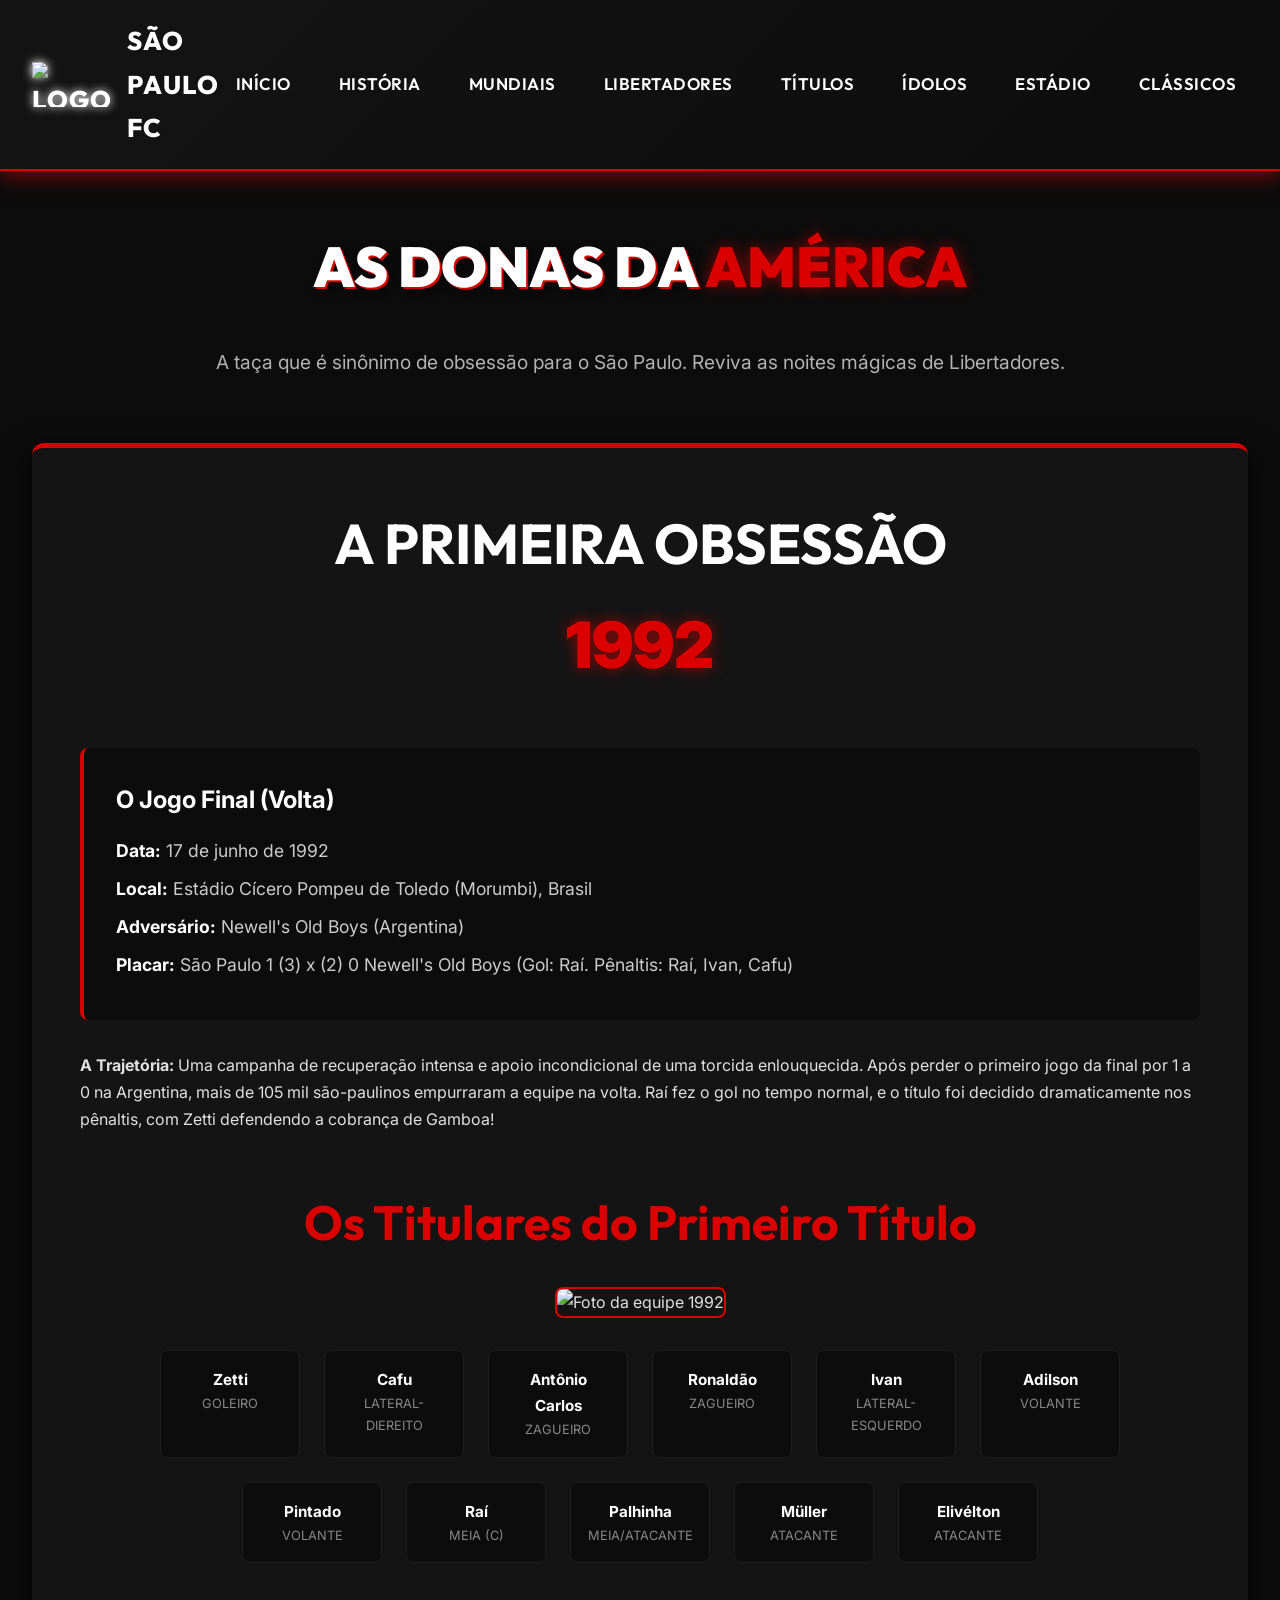
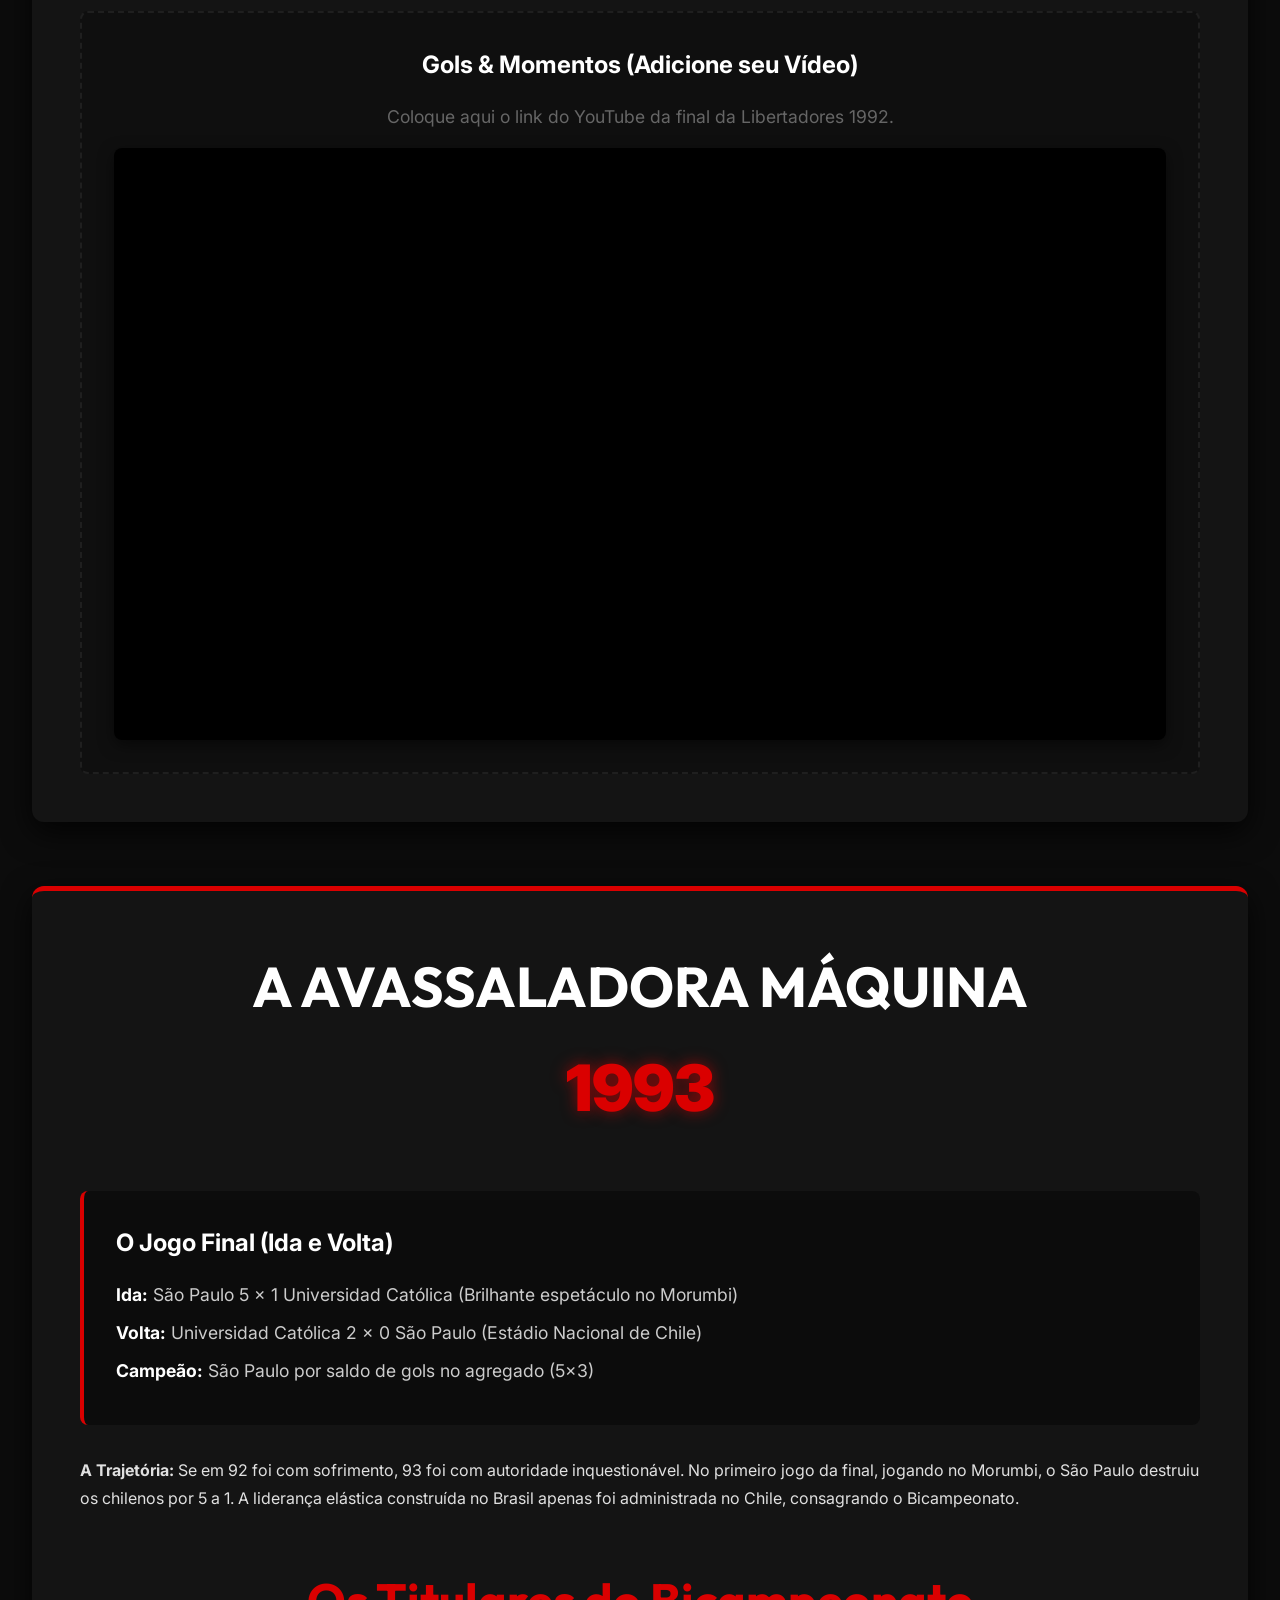
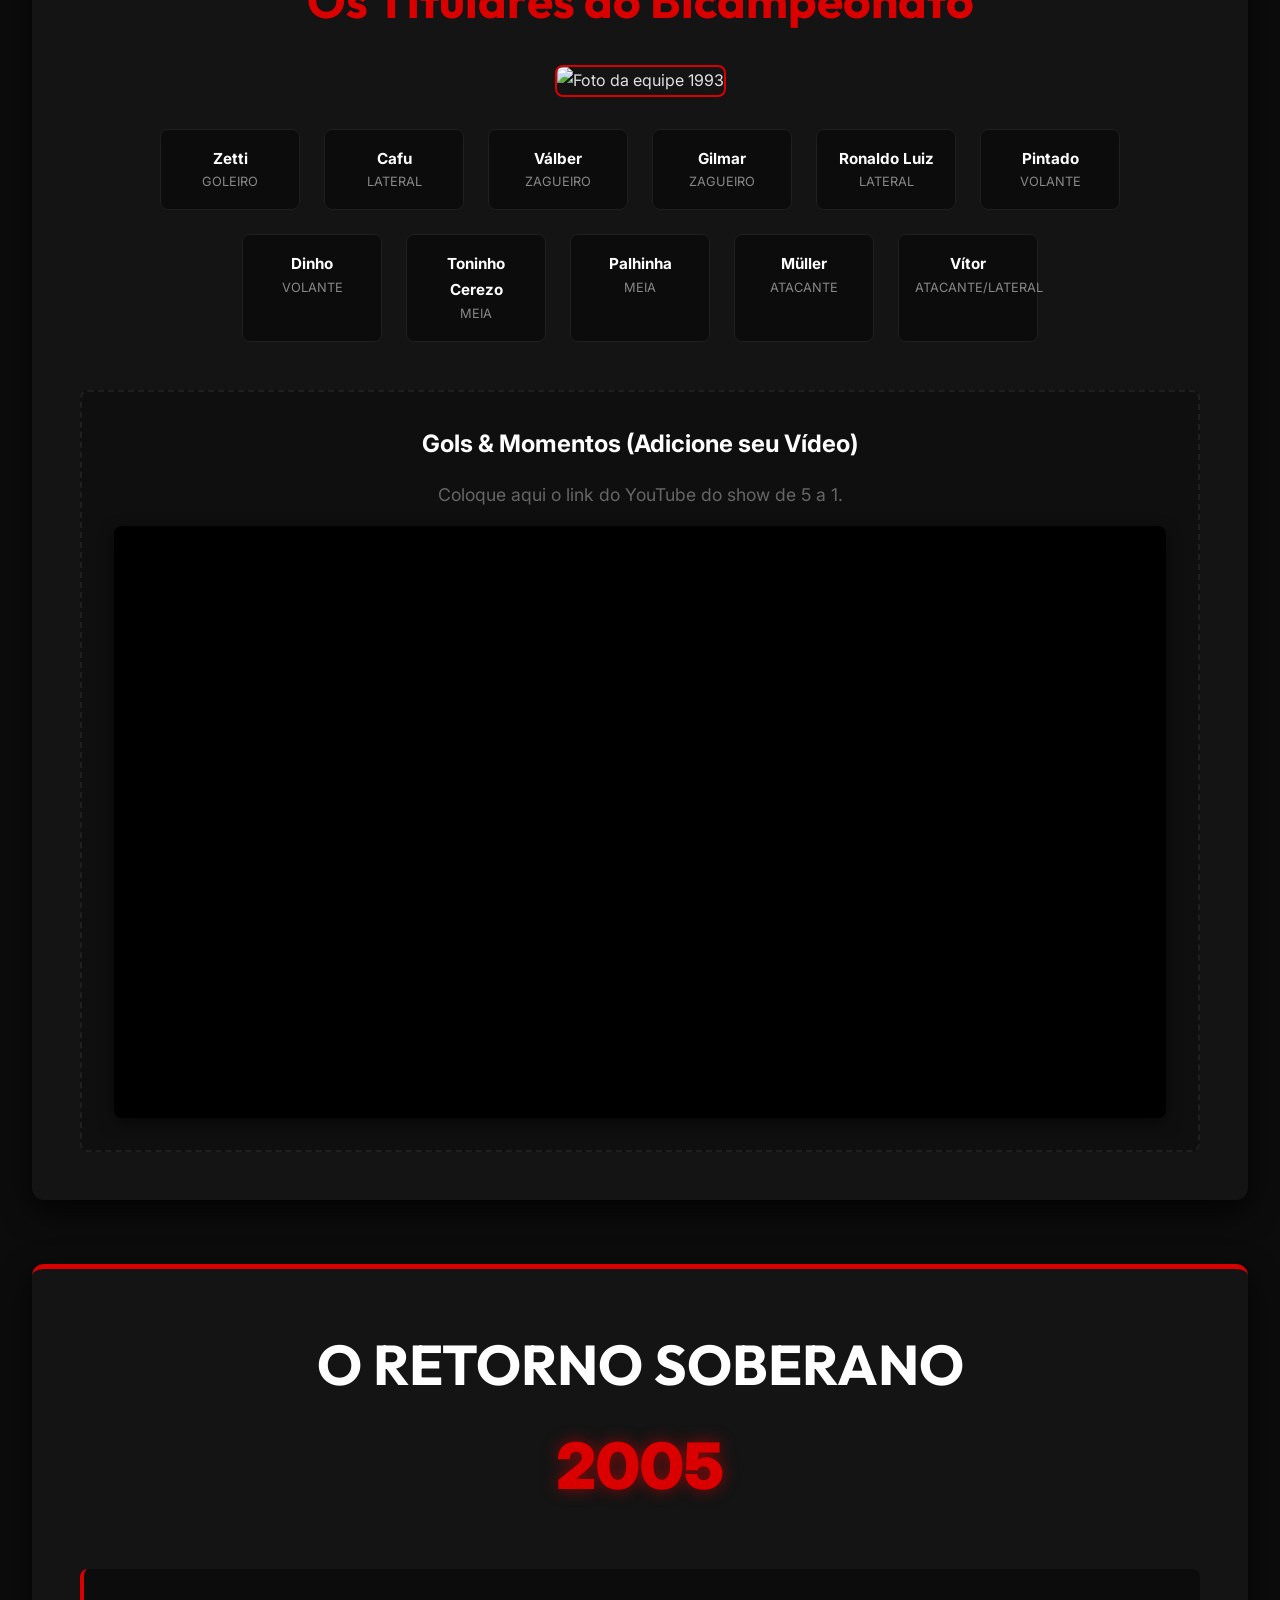
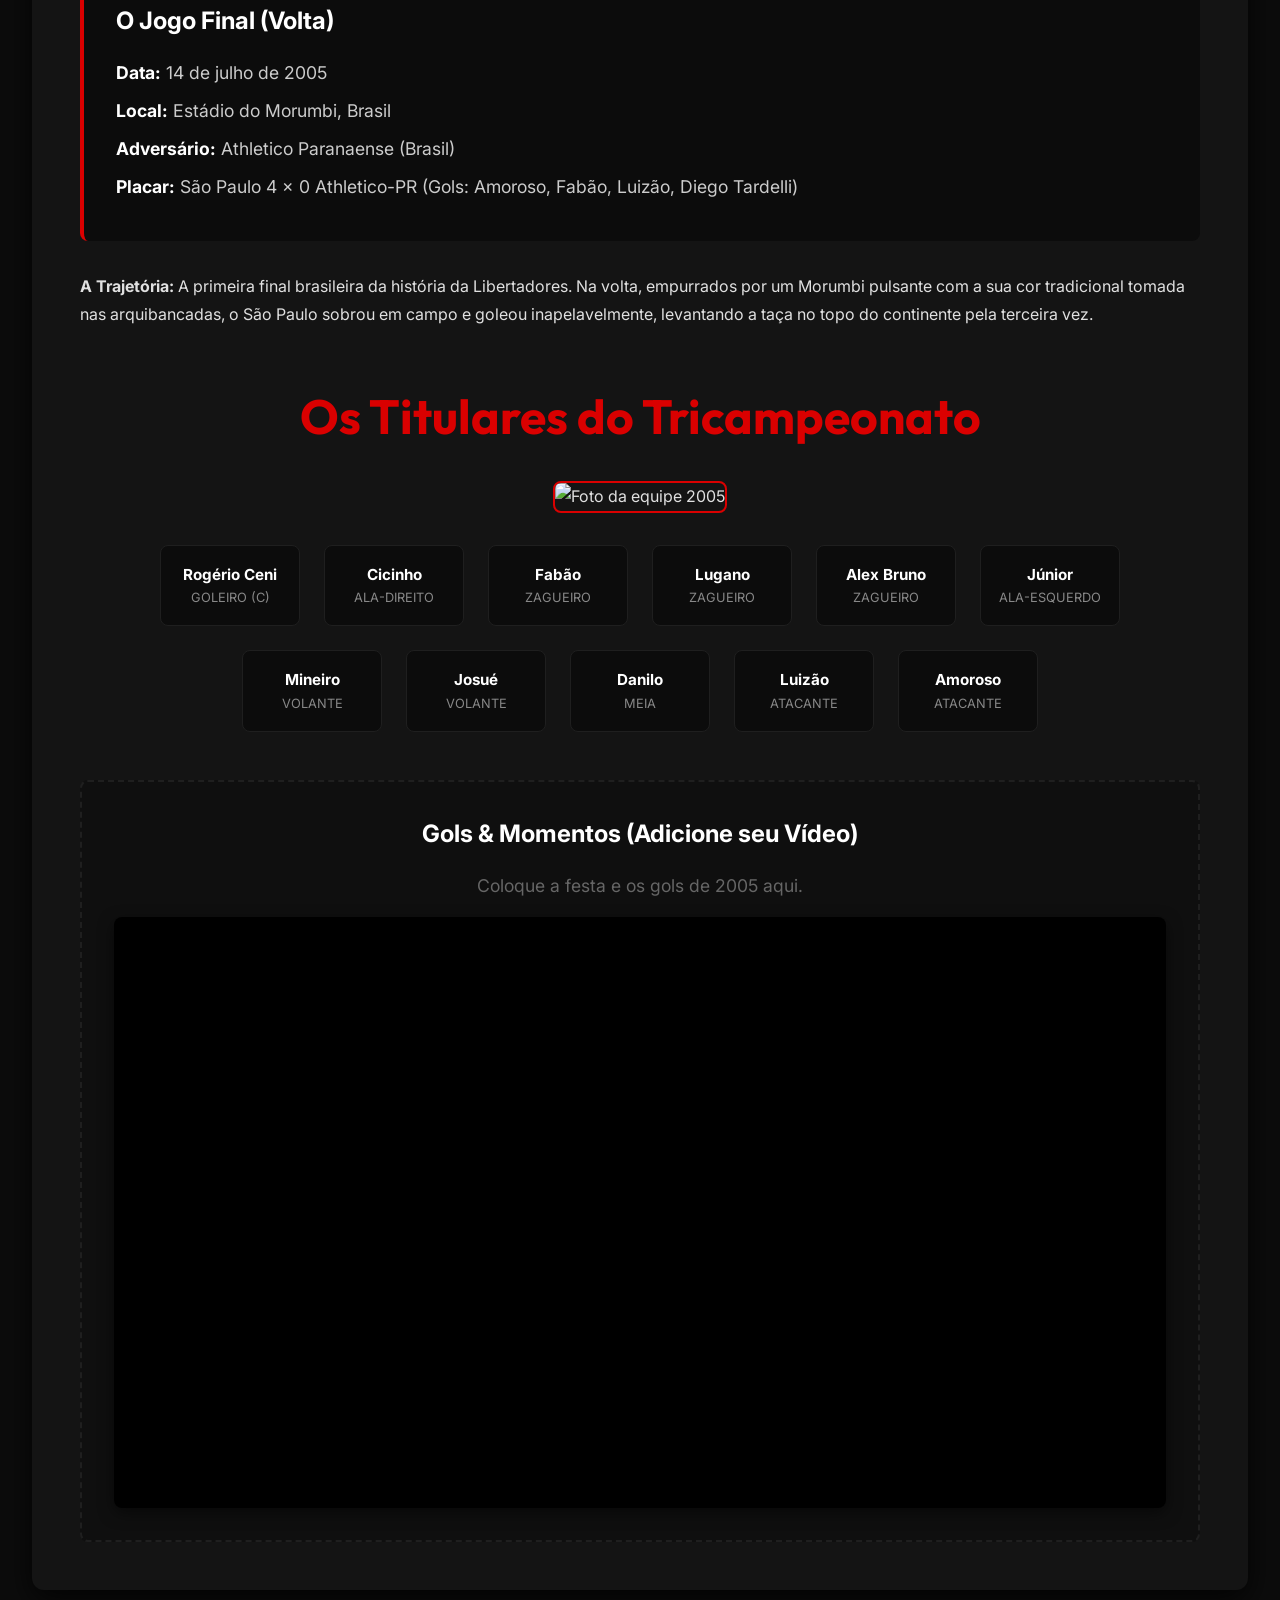
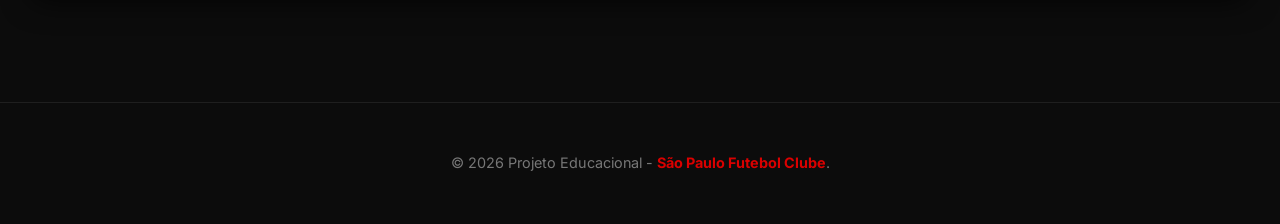
==== libertadores.html @ 407df633 "são paulo" ====
<!DOCTYPE html>
<html lang="pt-BR">
<head>
    <meta charset="UTF-8">
    <meta name="viewport" content="width=device-width, initial-scale=1.0">
    <title>Libertadores - São Paulo FC</title>
    <link href="https://fonts.googleapis.com/css2?family=Outfit:wght@300;400;600;800;900&family=Inter:wght@400;500;700&display=swap" rel="stylesheet">
    <link rel="stylesheet" href="style.css">
</head>
<body>

    <header>
        <div class="brand">
            <img src="https://upload.wikimedia.org/wikipedia/commons/4/4b/S%C3%A3o_Paulo_Futebol_Clube.png" alt="Logo SPFC">
            São Paulo FC
        </div>
        <button class="hamburger" id="hamburger">&#9776;</button>
        <nav>
            <ul class="nav-menu" id="nav-menu">
                <li><a href="index.html">Início</a></li>
                <li><a href="historia.html">História</a></li>
                <li><a href="mundiais.html">Mundiais</a></li>
                <li><a href="libertadores.html">Libertadores</a></li>
                <li><a href="titulos.html">Títulos</a></li>
                <li><a href="idolos.html">Ídolos</a></li>
                <li><a href="estadio.html">Estádio</a></li>
                <li><a href="classicos.html">Clássicos</a></li>
            </ul>
        </nav>
    </header>

    <main>
        <h1 class="page-title fade-in">As Donas da <span>América</span></h1>
        
        <p class="fade-in" style="text-align: center; margin-bottom: 4rem; font-size: 1.2rem; color: #b3b3b3;">
            A taça que é sinônimo de obsessão para o São Paulo. Reviva as noites mágicas de Libertadores.
        </p>

        <!-- CAMPANHA 1992 -->
        <section class="campaign-section fade-in">
            <div class="campaign-header">
                <h2>A Primeira Obsessão</h2>
                <span class="year">1992</span>
            </div>

            <div class="match-details">
                <h4>O Jogo Final (Volta)</h4>
                <ul>
                    <li><strong>Data:</strong> 17 de junho de 1992</li>
                    <li><strong>Local:</strong> Estádio Cícero Pompeu de Toledo (Morumbi), Brasil</li>
                    <li><strong>Adversário:</strong> Newell's Old Boys (Argentina)</li>
                    <li><strong>Placar:</strong> São Paulo 1 (3) x (2) 0 Newell's Old Boys (Gol: Raí. Pênaltis: Raí, Ivan, Cafu)</li>
                </ul>
            </div>

            <p style="margin-bottom: 2rem;"><strong>A Trajetória:</strong> Uma campanha de recuperação intensa e apoio incondicional de uma torcida enlouquecida. Após perder o primeiro jogo da final por 1 a 0 na Argentina, mais de 105 mil são-paulinos empurraram a equipe na volta. Raí fez o gol no tempo normal, e o título foi decidido dramaticamente nos pênaltis, com Zetti defendendo a cobrança de Gamboa!</p>

            <div class="lineup-container">
                <h4>Os Titulares do Primeiro Título</h4>
                <img class="galeria-usuario" src="https://images.unsplash.com/photo-1579952363873-27f3bade9f55?auto=format&fit=crop&q=80&w=800" alt="Foto da equipe 1992" style="width: 100%; max-height: 400px; object-fit: cover; border-radius: 8px; border: 2px solid var(--spfc-red); margin-bottom: 2rem;">
                
                <div class="lineup-grid">
                    <div class="player-card"><div class="name">Zetti</div><div class="position">Goleiro</div></div>
                    <div class="player-card"><div class="name">Cafu</div><div class="position">Lateral-Diereito</div></div>
                    <div class="player-card"><div class="name">Antônio Carlos</div><div class="position">Zagueiro</div></div>
                    <div class="player-card"><div class="name">Ronaldão</div><div class="position">Zagueiro</div></div>
                    <div class="player-card"><div class="name">Ivan</div><div class="position">Lateral-Esquerdo</div></div>
                    <div class="player-card"><div class="name">Adilson</div><div class="position">Volante</div></div>
                    <div class="player-card"><div class="name">Pintado</div><div class="position">Volante</div></div>
                    <div class="player-card"><div class="name">Raí</div><div class="position">Meia (C)</div></div>
                    <div class="player-card"><div class="name">Palhinha</div><div class="position">Meia/Atacante</div></div>
                    <div class="player-card"><div class="name">Müller</div><div class="position">Atacante</div></div>
                    <div class="player-card"><div class="name">Elivélton</div><div class="position">Atacante</div></div>
                </div>
            </div>

            <div class="media-container">
                <h4>Gols & Momentos (Adicione seu Vídeo)</h4>
                <p class="media-placeholder">Coloque aqui o link do YouTube da final da Libertadores 1992.</p>
                <div class="video-wrapper">
                    <!-- Usuário: Insira um iframe aqui -->
                    <iframe src="https://www.youtube.com/embed/placeholder4" allowfullscreen></iframe>
                </div>
            </div>
        </section>

        <!-- CAMPANHA 1993 -->
        <section class="campaign-section fade-in">
            <div class="campaign-header">
                <h2>A Avassaladora Máquina</h2>
                <span class="year">1993</span>
            </div>

            <div class="match-details">
                <h4>O Jogo Final (Ida e Volta)</h4>
                <ul>
                    <li><strong>Ida:</strong> São Paulo 5 x 1 Universidad Católica (Brilhante espetáculo no Morumbi)</li>
                    <li><strong>Volta:</strong> Universidad Católica 2 x 0 São Paulo (Estádio Nacional de Chile)</li>
                    <li><strong>Campeão:</strong> São Paulo por saldo de gols no agregado (5x3)</li>
                </ul>
            </div>

            <p style="margin-bottom: 2rem;"><strong>A Trajetória:</strong> Se em 92 foi com sofrimento, 93 foi com autoridade inquestionável. No primeiro jogo da final, jogando no Morumbi, o São Paulo destruiu os chilenos por 5 a 1. A liderança elástica construída no Brasil apenas foi administrada no Chile, consagrando o Bicampeonato.</p>

            <div class="lineup-container">
                <h4>Os Titulares do Bicampeonato</h4>
                <img class="galeria-usuario" src="https://images.unsplash.com/photo-1508344928928-7165b67de128?auto=format&fit=crop&q=80&w=800" alt="Foto da equipe 1993" style="width: 100%; max-height: 400px; object-fit: cover; border-radius: 8px; border: 2px solid var(--spfc-red); margin-bottom: 2rem;">
                
                <div class="lineup-grid">
                    <div class="player-card"><div class="name">Zetti</div><div class="position">Goleiro</div></div>
                    <div class="player-card"><div class="name">Cafu</div><div class="position">Lateral</div></div>
                    <div class="player-card"><div class="name">Válber</div><div class="position">Zagueiro</div></div>
                    <div class="player-card"><div class="name">Gilmar</div><div class="position">Zagueiro</div></div>
                    <div class="player-card"><div class="name">Ronaldo Luiz</div><div class="position">Lateral</div></div>
                    <div class="player-card"><div class="name">Pintado</div><div class="position">Volante</div></div>
                    <div class="player-card"><div class="name">Dinho</div><div class="position">Volante</div></div>
                    <div class="player-card"><div class="name">Toninho Cerezo</div><div class="position">Meia</div></div>
                    <div class="player-card"><div class="name">Palhinha</div><div class="position">Meia</div></div>
                    <div class="player-card"><div class="name">Müller</div><div class="position">Atacante</div></div>
                    <div class="player-card"><div class="name">Vítor</div><div class="position">Atacante/Lateral</div></div>
                </div>
            </div>

            <div class="media-container">
                <h4>Gols & Momentos (Adicione seu Vídeo)</h4>
                <p class="media-placeholder">Coloque aqui o link do YouTube do show de 5 a 1.</p>
                <div class="video-wrapper">
                    <!-- Usuário: Insira um iframe aqui -->
                    <iframe src="https://www.youtube.com/embed/placeholder5" allowfullscreen></iframe>
                </div>
            </div>
        </section>

        <!-- CAMPANHA 2005 -->
        <section class="campaign-section fade-in">
            <div class="campaign-header">
                <h2>O Retorno Soberano</h2>
                <span class="year">2005</span>
            </div>

            <div class="match-details">
                <h4>O Jogo Final (Volta)</h4>
                <ul>
                    <li><strong>Data:</strong> 14 de julho de 2005</li>
                    <li><strong>Local:</strong> Estádio do Morumbi, Brasil</li>
                    <li><strong>Adversário:</strong> Athletico Paranaense (Brasil)</li>
                    <li><strong>Placar:</strong> São Paulo 4 x 0 Athletico-PR (Gols: Amoroso, Fabão, Luizão, Diego Tardelli)</li>
                </ul>
            </div>

            <p style="margin-bottom: 2rem;"><strong>A Trajetória:</strong> A primeira final brasileira da história da Libertadores. Na volta, empurrados por um Morumbi pulsante com a sua cor tradicional tomada nas arquibancadas, o São Paulo sobrou em campo e goleou inapelavelmente, levantando a taça no topo do continente pela terceira vez.</p>

            <div class="lineup-container">
                <h4>Os Titulares do Tricampeonato</h4>
                <img class="galeria-usuario" src="https://images.unsplash.com/photo-1517466787929-bc90951d0974?auto=format&fit=crop&q=80&w=800" alt="Foto da equipe 2005" style="width: 100%; max-height: 400px; object-fit: cover; border-radius: 8px; border: 2px solid var(--spfc-red); margin-bottom: 2rem;">
                
                <div class="lineup-grid">
                    <div class="player-card"><div class="name">Rogério Ceni</div><div class="position">Goleiro (C)</div></div>
                    <div class="player-card"><div class="name">Cicinho</div><div class="position">Ala-Direito</div></div>
                    <div class="player-card"><div class="name">Fabão</div><div class="position">Zagueiro</div></div>
                    <div class="player-card"><div class="name">Lugano</div><div class="position">Zagueiro</div></div>
                    <div class="player-card"><div class="name">Alex Bruno</div><div class="position">Zagueiro</div></div>
                    <div class="player-card"><div class="name">Júnior</div><div class="position">Ala-Esquerdo</div></div>
                    <div class="player-card"><div class="name">Mineiro</div><div class="position">Volante</div></div>
                    <div class="player-card"><div class="name">Josué</div><div class="position">Volante</div></div>
                    <div class="player-card"><div class="name">Danilo</div><div class="position">Meia</div></div>
                    <div class="player-card"><div class="name">Luizão</div><div class="position">Atacante</div></div>
                    <div class="player-card"><div class="name">Amoroso</div><div class="position">Atacante</div></div>
                </div>
            </div>

            <div class="media-container">
                <h4>Gols & Momentos (Adicione seu Vídeo)</h4>
                <p class="media-placeholder">Coloque a festa e os gols de 2005 aqui.</p>
                <div class="video-wrapper">
                    <!-- Usuário: Insira um iframe aqui -->
                    <iframe src="https://www.youtube.com/embed/placeholder6" allowfullscreen></iframe>
                </div>
            </div>
        </section>

    </main>

    <button id="backToTop">&#8679;</button>

    <footer>
        <p>&copy; 2026 Projeto Educacional - <span>São Paulo Futebol Clube</span>.</p>
    </footer>

    <script src="script.js"></script>
</body>
</html>
---- style.css ----
/* -------------------------------------------
   NOVO DESIGN PREMIUM (DARK MODE / RED) 
   SÃO PAULO FC 
------------------------------------------- */

@import url('https://fonts.googleapis.com/css2?family=Outfit:wght@300;400;600;800;900&family=Inter:wght@400;500;700&display=swap');

:root {
  --spfc-red: #da0000;
  --spfc-red-glow: rgba(218, 0, 0, 0.6);
  --spfc-red-light: #ff4d4d;
  --spfc-black: #0c0c0c;
  --spfc-dark: #141414;
  --spfc-gray: #1f1f1f;
  --spfc-white: #ffffff;
  --spfc-text: #e0e0e0;
  --font-heading: 'Outfit', sans-serif;
  --font-body: 'Inter', sans-serif;
  --transition-fast: 0.2s ease;
  --transition-normal: 0.4s ease-in-out;
}

* {
  margin: 0;
  padding: 0;
  box-sizing: border-box;
}

body {
  font-family: var(--font-body);
  color: var(--spfc-text);
  background-color: var(--spfc-black);
  line-height: 1.7;
  overflow-x: hidden;
  display: flex;
  flex-direction: column;
  min-height: 100vh;
}

/* Scrollbar do navegador */
::-webkit-scrollbar {
  width: 10px;
}

::-webkit-scrollbar-track {
  background: var(--spfc-black);
}

::-webkit-scrollbar-thumb {
  background: var(--spfc-red);
  border-radius: 5px;
}

/* ================= HEADER ================= */
header {
  background: linear-gradient(135deg, var(--spfc-dark) 0%, var(--spfc-black) 100%);
  color: var(--spfc-white);
  padding: 1.2rem 2rem;
  position: sticky;
  top: 0;
  z-index: 1000;
  border-bottom: 2px solid var(--spfc-red);
  display: flex;
  justify-content: space-between;
  align-items: center;
  box-shadow: 0 4px 20px var(--spfc-red-glow);
}

.brand {
  font-family: var(--font-heading);
  font-size: 1.6rem;
  font-weight: 800;
  text-transform: uppercase;
  letter-spacing: 1px;
  display: flex;
  align-items: center;
  gap: 12px;
}

.brand img {
  height: 45px;
  filter: drop-shadow(0 0 5px var(--spfc-white));
}

/* Navigation */
.nav-menu {
  display: flex;
  list-style: none;
  gap: 1.5rem;
}

.nav-menu li a {
  color: var(--spfc-white);
  text-decoration: none;
  font-family: var(--font-heading);
  font-weight: 600;
  font-size: 1.05rem;
  text-transform: uppercase;
  letter-spacing: 0.5px;
  padding: 8px 12px;
  border-radius: 4px;
  transition: all var(--transition-fast);
}

.nav-menu li a:hover {
  background-color: var(--spfc-red);
  color: var(--spfc-white);
  box-shadow: 0 0 10px var(--spfc-red-glow);
}

/* Hamburger Menu Mobile */
.hamburger {
  display: none;
  background: transparent;
  border: 1px solid var(--spfc-red);
  color: var(--spfc-red);
  border-radius: 4px;
  padding: 5px 10px;
  font-size: 1.8rem;
  cursor: pointer;
  transition: all 0.3s;
}

.hamburger:hover {
  background: var(--spfc-red);
  color: var(--spfc-white);
}

/* ================= ESTRUTURA MAIN ================= */
main {
  flex: 1;
  padding: 3rem 2rem;
  max-width: 1400px;
  margin: 0 auto;
  width: 100%;
}

.page-title {
  font-family: var(--font-heading);
  font-size: 3.5rem;
  font-weight: 900;
  text-align: center;
  text-transform: uppercase;
  margin-bottom: 2rem;
  color: var(--spfc-white);
  text-shadow: 2px 2px 0px var(--spfc-red), 4px 4px 10px rgba(0, 0, 0, 0.8);
}

.page-title span {
  color: var(--spfc-red);
  text-shadow: 0 0 15px var(--spfc-red-glow);
}

/* ================= HEADER HERO (INÍCIO) ================= */
.hero {
  position: relative;
  height: 75vh;
  min-height: 500px;
  background: url('https://images.unsplash.com/photo-1518605368461-1ee12db338cc?auto=format&fit=crop&q=80&w=2000') center/cover no-repeat;
  display: flex;
  align-items: center;
  justify-content: center;
  text-align: center;
  border-radius: 12px;
  overflow: hidden;
  margin-bottom: 4rem;
  border: 2px solid var(--spfc-red);
  box-shadow: 0 0 30px rgba(218, 0, 0, 0.4);
}

.hero::before {
  content: '';
  position: absolute;
  inset: 0;
  background: linear-gradient(180deg, rgba(12, 12, 12, 0.3) 0%, rgba(12, 12, 12, 0.9) 100%);
  z-index: 1;
}

.hero-content {
  position: relative;
  z-index: 2;
  padding: 2rem;
}

.hero h1 {
  font-family: var(--font-heading);
  font-size: 5rem;
  font-weight: 900;
  text-transform: uppercase;
  letter-spacing: 3px;
  color: var(--spfc-white);
  line-height: 1.1;
  text-shadow: 3px 3px 0 var(--spfc-red), 0 0 20px var(--spfc-red-glow);
  margin-bottom: 1rem;
}

.hero p {
  font-size: 1.8rem;
  font-weight: 300;
  color: var(--spfc-text);
  margin-bottom: 2rem;
}

/* Botões Modernos */
.btn-red {
  display: inline-block;
  background: var(--spfc-red);
  color: var(--spfc-white);
  text-decoration: none;
  font-family: var(--font-heading);
  font-weight: 700;
  font-size: 1.2rem;
  padding: 12px 30px;
  border-radius: 30px;
  text-transform: uppercase;
  transition: all var(--transition-fast);
  border: 2px solid transparent;
  cursor: pointer;
}

.btn-red:hover {
  background: transparent;
  color: var(--spfc-red-light);
  border-color: var(--spfc-red-light);
  box-shadow: 0 0 20px var(--spfc-red-glow);
  transform: translateY(-3px);
}

/* ================= GRID DE CARDS PREMIUM ================= */
.grid {
  display: grid;
  grid-template-columns: repeat(auto-fill, minmax(320px, 1fr));
  gap: 2.5rem;
  margin-top: 2rem;
}

.card {
  background: var(--spfc-dark);
  border: 1px solid var(--spfc-gray);
  border-radius: 12px;
  overflow: hidden;
  position: relative;
  transition: transform var(--transition-normal), box-shadow var(--transition-normal), border-color var(--transition-normal);
}

.card::before {
  content: '';
  position: absolute;
  top: 0;
  left: 0;
  right: 0;
  height: 4px;
  background: var(--spfc-red);
  transform: scaleX(0);
  transform-origin: left;
  transition: transform var(--transition-normal);
  z-index: 10;
}

.card:hover {
  transform: translateY(-10px);
  border-color: var(--spfc-red);
  box-shadow: 0 15px 30px rgba(218, 0, 0, 0.2);
}

.card:hover::before {
  transform: scaleX(1);
}

.card-img-container {
  height: 250px;
  overflow: hidden;
}

.card img {
  width: 100%;
  height: 100%;
  object-fit: cover;
  opacity: 0.8;
  transition: opacity 0.5s, transform 0.8s ease;
}

.card:hover img {
  opacity: 1;
  transform: scale(1.08);
}

.card-content {
  padding: 1.8rem;
}

.card-content h3 {
  font-family: var(--font-heading);
  font-size: 1.8rem;
  color: var(--spfc-white);
  margin-bottom: 0.8rem;
}

.card-content p {
  color: #b3b3b3;
  font-size: 1.05rem;
}

/* ================= TEXTOS E SEÇÕES ================= */
.content-section {
  display: flex;
  flex-direction: column;
  gap: 3rem;
  margin-bottom: 5rem;
  background: var(--spfc-dark);
  padding: 3rem;
  border-radius: 12px;
  border-left: 5px solid var(--spfc-red);
}

.content-section img {
  width: 100%;
  border-radius: 8px;
  max-height: 450px;
  object-fit: cover;
  box-shadow: 0 10px 20px rgba(0, 0, 0, 0.5);
  border: 1px solid var(--spfc-gray);
}

.content-info h2 {
  font-family: var(--font-heading);
  font-size: 2.5rem;
  color: var(--spfc-white);
  margin-bottom: 1.5rem;
  text-transform: uppercase;
}

.content-info h2 span {
  color: var(--spfc-red);
}

.content-info p {
  margin-bottom: 1.2rem;
  font-size: 1.15rem;
  color: #c4c4c4;
}

/* ================= LINHA DO TEMPO (HISTORIA.HTML) ================= */
.timeline {
  position: relative;
  max-width: 1200px;
  margin: 4rem auto;
}

.timeline::after {
  content: '';
  position: absolute;
  width: 4px;
  background-color: var(--spfc-red);
  top: 0;
  bottom: 0;
  left: 50%;
  margin-left: -2px;
  border-radius: 2px;
}

.timeline-item {
  padding: 10px 40px;
  position: relative;
  background-color: inherit;
  width: 50%;
}

.timeline-item::after {
  content: '';
  position: absolute;
  width: 20px;
  height: 20px;
  right: -10px;
  background-color: var(--spfc-black);
  border: 4px solid var(--spfc-red);
  top: 30px;
  border-radius: 50%;
  z-index: 1;
  box-shadow: 0 0 10px var(--spfc-red-glow);
}

.timeline-left {
  left: 0;
}

.timeline-right {
  left: 50%;
}

.timeline-right::after {
  left: -10px;
}

.timeline-content {
  padding: 2rem;
  background-color: var(--spfc-dark);
  position: relative;
  border-radius: 8px;
  border: 1px solid var(--spfc-gray);
  box-shadow: 0 5px 15px rgba(0, 0, 0, 0.5);
  transition: transform var(--transition-fast);
}

.timeline-content:hover {
  transform: translateY(-5px);
  border-color: var(--spfc-red);
}

.timeline-content h3 {
  font-family: var(--font-heading);
  font-size: 2rem;
  color: var(--spfc-red);
  margin-bottom: 10px;
}

.timeline-content p {
  color: #ccc;
}

/* ================= SEÇÃO DE CAMPANHAS E ESCALAÇÕES ================= */
.campaign-section {
  background: var(--spfc-dark);
  border-radius: 12px;
  border-top: 5px solid var(--spfc-red);
  padding: 3rem;
  margin-bottom: 4rem;
  box-shadow: 0 10px 30px rgba(0, 0, 0, 0.8);
}

.campaign-header {
  text-align: center;
  margin-bottom: 3rem;
}

.campaign-header h2 {
  font-family: var(--font-heading);
  font-size: 3.5rem;
  color: var(--spfc-white);
  text-transform: uppercase;
}

.campaign-header .year {
  color: var(--spfc-red);
  font-size: 4rem;
  font-weight: 900;
  display: block;
  text-shadow: 0 0 15px var(--spfc-red-glow);
}

.match-details {
  background: var(--spfc-black);
  padding: 2rem;
  border-radius: 8px;
  border-left: 4px solid var(--spfc-red);
  margin-bottom: 2rem;
}

.match-details h4 {
  color: var(--spfc-white);
  font-size: 1.5rem;
  margin-bottom: 1rem;
}

.match-details ul {
  list-style: none;
}

.match-details ul li {
  color: #ccc;
  margin-bottom: 0.5rem;
  font-size: 1.1rem;
}

.match-details ul li strong {
  color: var(--spfc-white);
}

/* Campo Posições / Escalação */
.lineup-container {
  margin-top: 3rem;
  text-align: center;
}

.lineup-container h4 {
  font-family: var(--font-heading);
  font-size: 3rem;
  color: var(--spfc-red);
  margin-bottom: 1.5rem;
}

.lineup-grid {
  display: flex;
  flex-wrap: wrap;
  justify-content: center;
  gap: 1.5rem;
}

.player-card {
  background: var(--spfc-black);
  border: 1px solid var(--spfc-gray);
  padding: 1rem;
  border-radius: 8px;
  width: 140px;
  text-align: center;
  transition: border-color var(--transition-fast);
}

.player-card:hover {
  border-color: var(--spfc-red);
}

.player-card img {
  width: 80px;
  height: 80px;
  border-radius: 50%;
  object-fit: cover;
  border: 3px solid var(--spfc-red);
  margin-bottom: 10px;
}

.player-card .name {
  color: var(--spfc-white);
  font-weight: bold;
  font-size: 0.95rem;
}

.player-card .position {
  color: #888;
  font-size: 0.8rem;
  text-transform: uppercase;
}

/* Área de Mídia (Vídeos) */
.media-container {
  margin-top: 3rem;
  border: 2px dashed var(--spfc-gray);
  padding: 2rem;
  text-align: center;
  border-radius: 8px;
  background: #0f0f0f;
}

.media-container h4 {
  color: var(--spfc-white);
  margin-bottom: 1rem;
  font-size: 1.5rem;
}

.media-placeholder {
  color: #666;
  font-size: 1.1rem;
  margin-bottom: 1rem;
}

.video-wrapper {
  position: relative;
  padding-bottom: 56.25%;
  /* Proporção 16:9 */
  height: 0;
  overflow: hidden;
  border-radius: 8px;
  box-shadow: 0 5px 15px rgba(0, 0, 0, 0.5);
  margin-top: 1rem;
  background: #000;
}

.video-wrapper iframe,
.video-wrapper video {
  position: absolute;
  top: 0;
  left: 0;
  width: 100%;
  height: 100%;
  border: none;
}

/* ================= COMPONENTES ================= */
.fade-in {
  opacity: 0;
  transform: translateY(40px);
  transition: opacity 0.8s ease-out, transform 0.8s ease-out;
}

.fade-in.visible {
  opacity: 1;
  transform: translateY(0);
}

#backToTop {
  position: fixed;
  bottom: 30px;
  right: 30px;
  background-color: var(--spfc-red);
  color: var(--spfc-white);
  border: none;
  border-radius: 50%;
  width: 60px;
  height: 60px;
  font-size: 1.8rem;
  cursor: pointer;
  box-shadow: 0 5px 15px rgba(218, 0, 0, 0.4);
  opacity: 0;
  visibility: hidden;
  transition: all var(--transition-normal);
  z-index: 999;
}

#backToTop.show {
  opacity: 1;
  visibility: visible;
}

#backToTop:hover {
  transform: translateY(-5px);
  background-color: var(--spfc-red-light);
  box-shadow: 0 10px 25px rgba(218, 0, 0, 0.6);
}

/* ================= FOOTER ================= */
footer {
  background-color: var(--spfc-black);
  color: #777;
  text-align: center;
  padding: 3rem 1rem;
  margin-top: auto;
  border-top: 1px solid var(--spfc-gray);
  font-size: 0.9rem;
}

footer span {
  color: var(--spfc-red);
  font-weight: bold;
}

/* ================= RESPONSIVO ================= */
@media (min-width: 992px) {
  .content-section {
    flex-direction: row;
    align-items: center;
  }

  .content-section>* {
    flex: 1;
  }

  .content-section.reverse {
    flex-direction: row-reverse;
  }
}

@media (max-width: 768px) {
  .hamburger {
    display: block;
  }

  .nav-menu {
    position: fixed;
    top: 73px;
    left: -100%;
    width: 100%;
    height: calc(100vh - 73px);
    background-color: rgba(12, 12, 12, 0.98);
    flex-direction: column;
    align-items: center;
    justify-content: center;
    transition: left 0.4s ease;
    border-top: 1px solid var(--spfc-red);
  }

  .nav-menu.active {
    left: 0;
  }

  .nav-menu li a {
    font-size: 2rem;
  }

  .hero h1 {
    font-size: 3rem;
  }

  .timeline::after {
    left: 31px;
  }

  .timeline-item {
    width: 100%;
    padding-left: 70px;
    padding-right: 25px;
  }

  .timeline-left::after,
  .timeline-right::after {
    left: 21px;
  }

  .timeline-left {
    left: 0;
  }
}
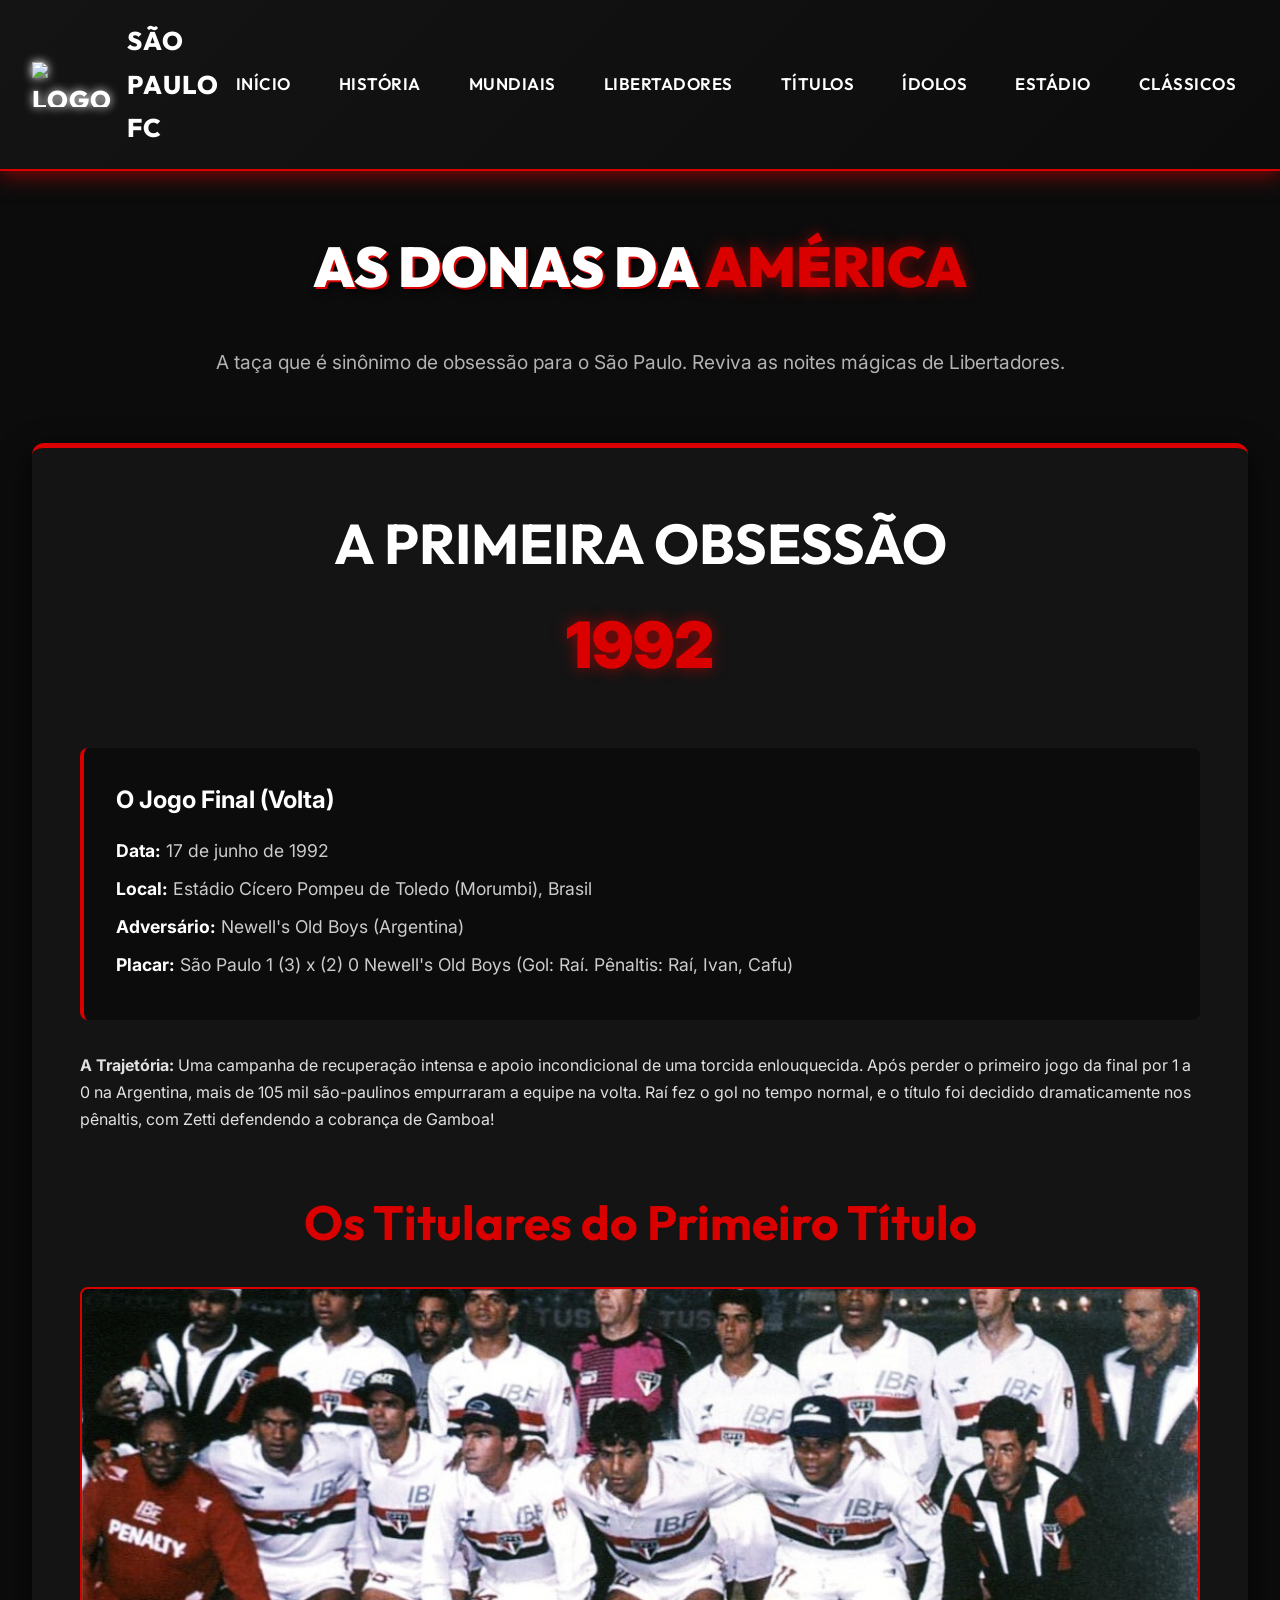
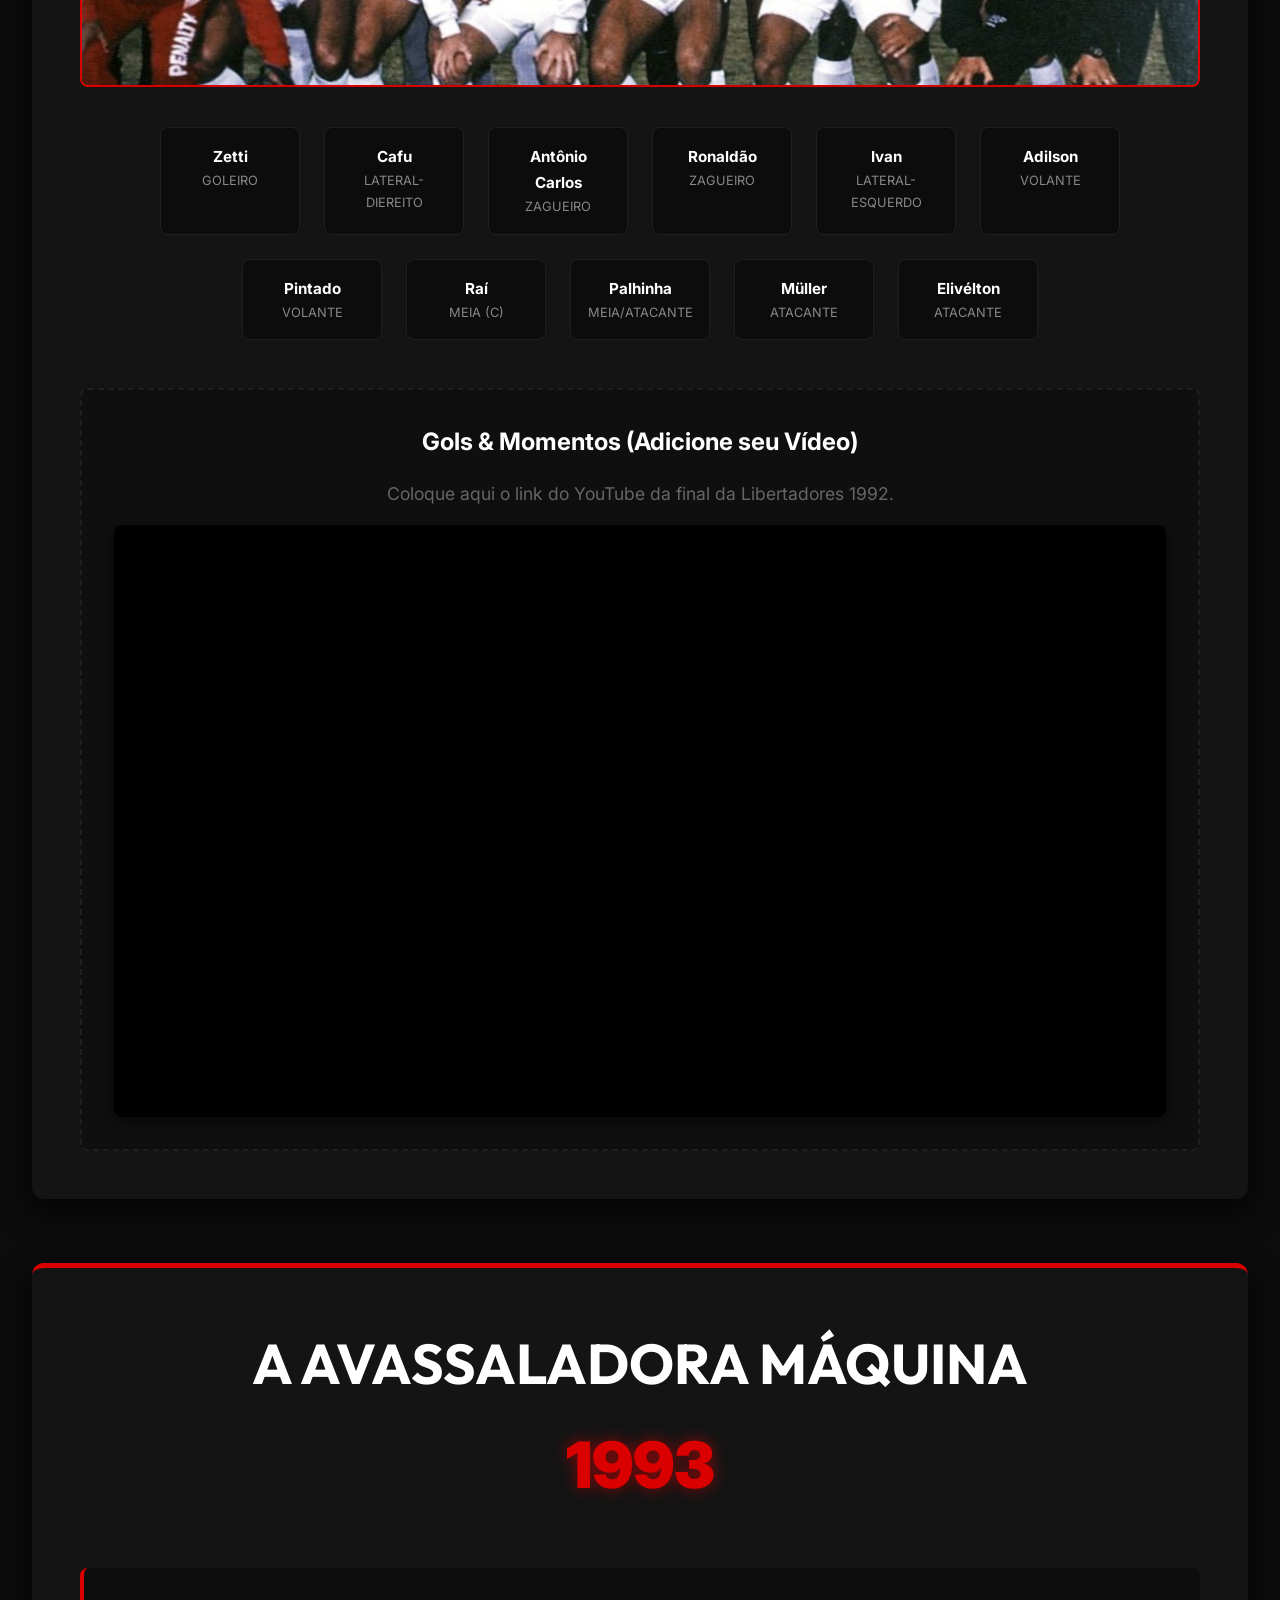
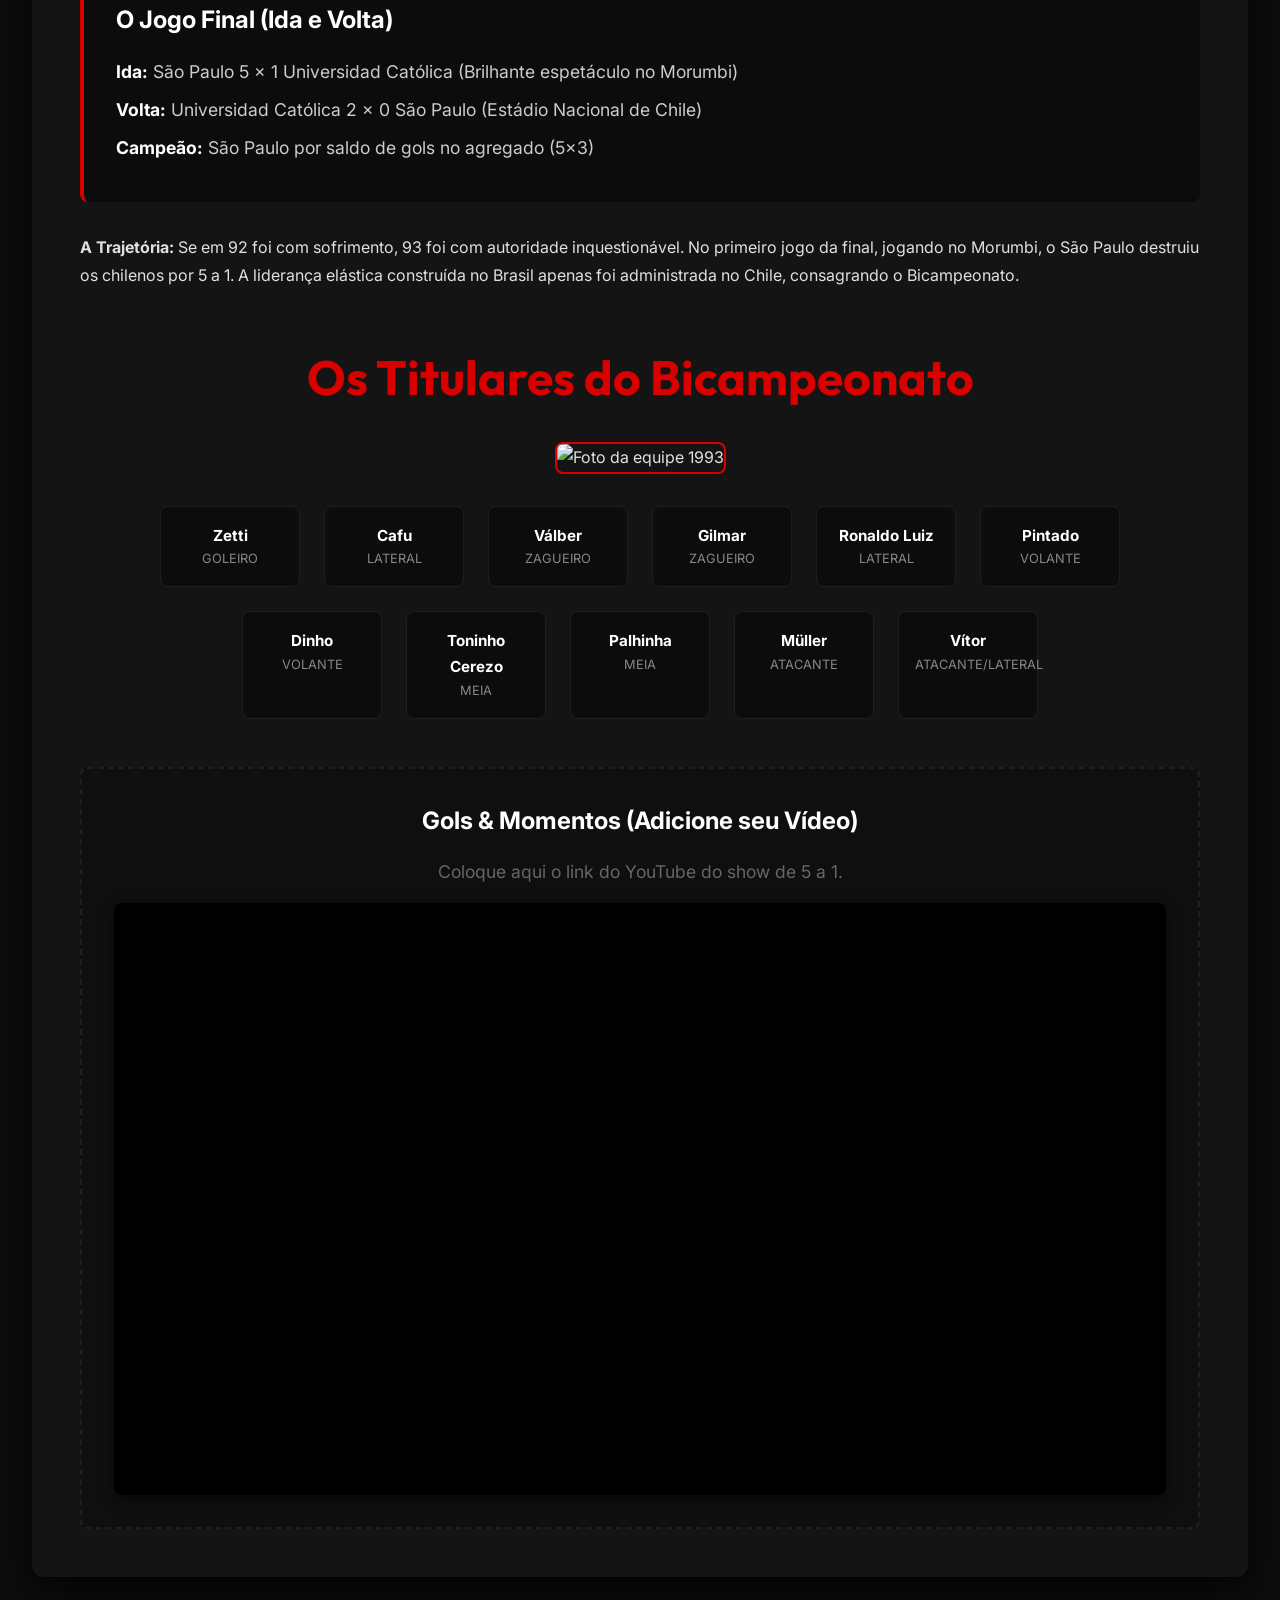
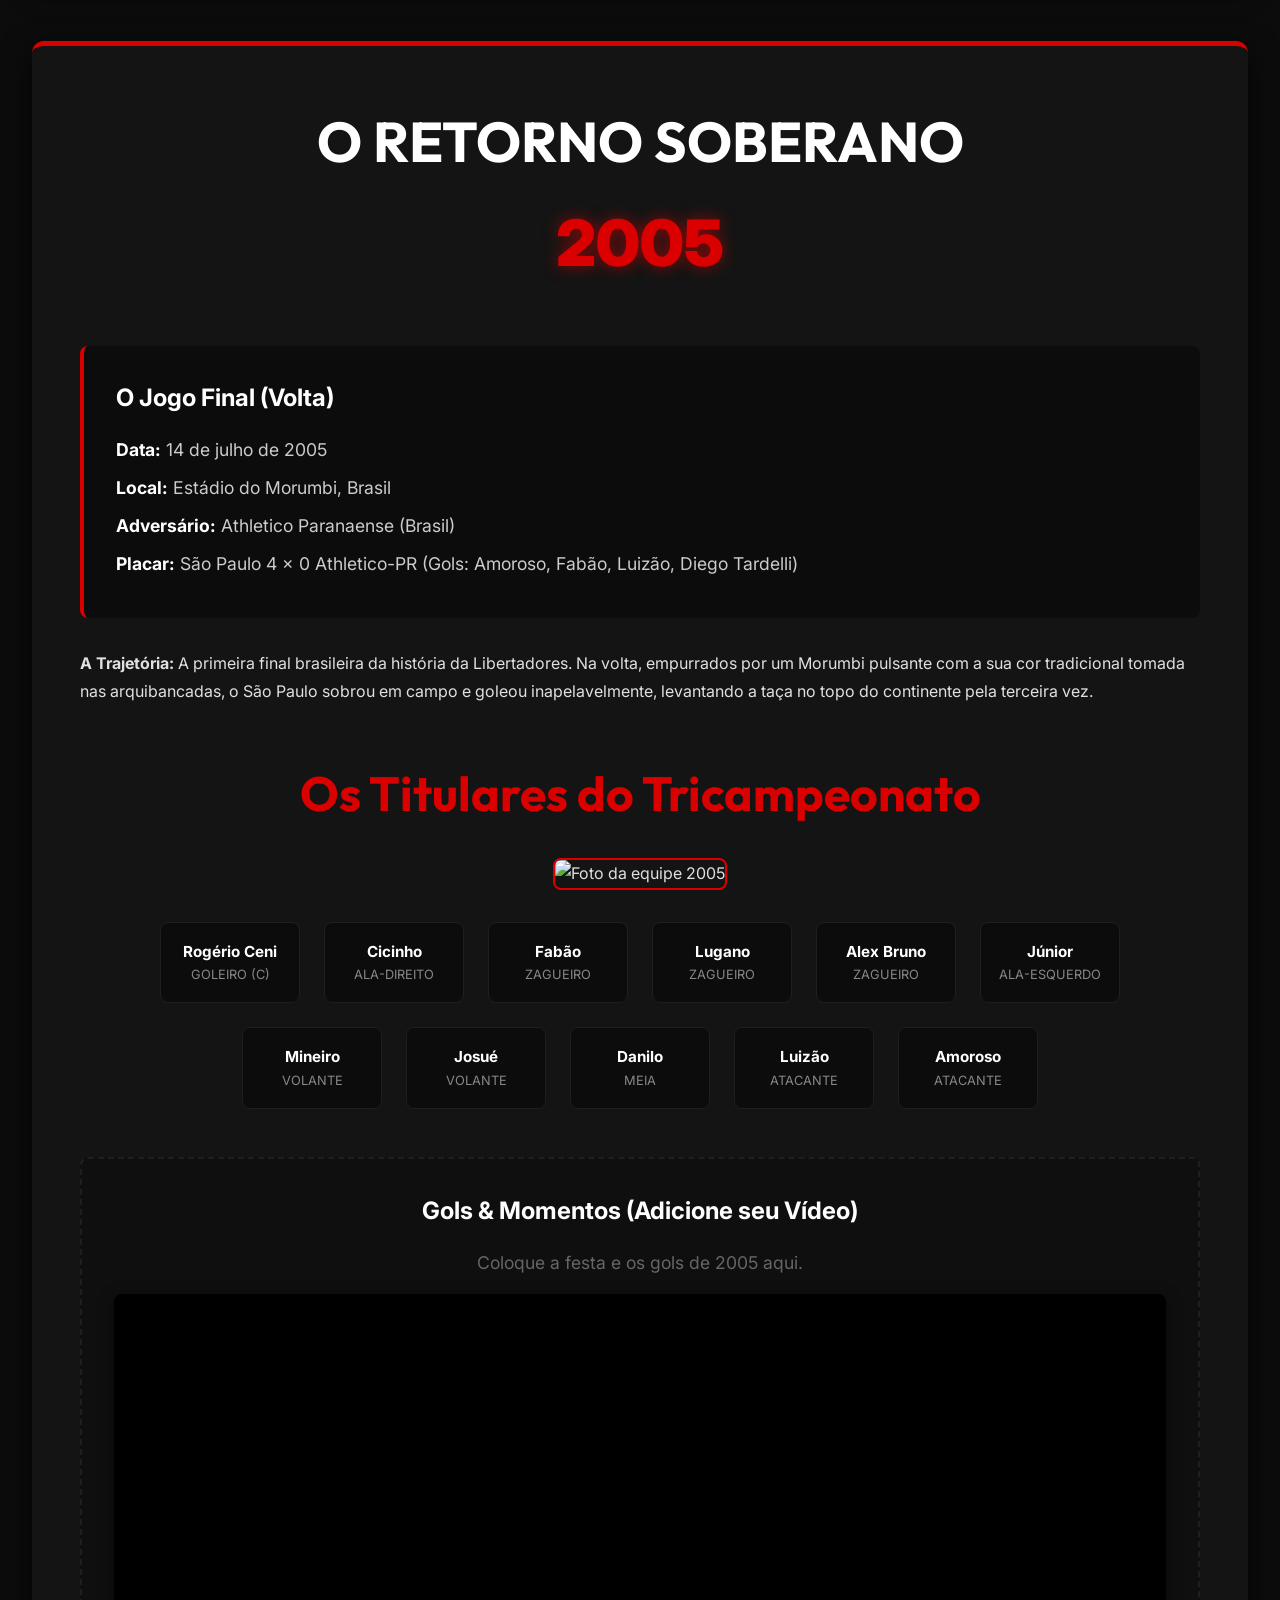
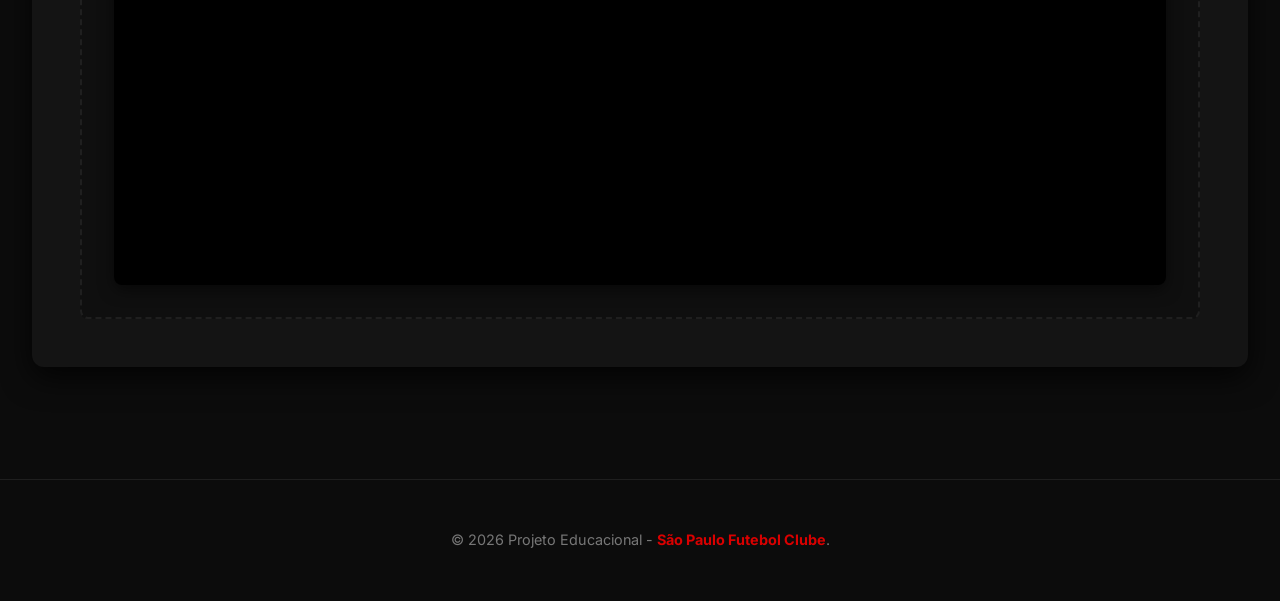
==== commit 23e53737: "são paulo" ====
--- a/libertadores.html
+++ b/libertadores.html
@@ -57,7 +57,7 @@
 
             <div class="lineup-container">
                 <h4>Os Titulares do Primeiro Título</h4>
-                <img class="galeria-usuario" src="https://images.unsplash.com/photo-1579952363873-27f3bade9f55?auto=format&fit=crop&q=80&w=800" alt="Foto da equipe 1992" style="width: 100%; max-height: 400px; object-fit: cover; border-radius: 8px; border: 2px solid var(--spfc-red); margin-bottom: 2rem;">
+                <img class="galeria-usuario" src="img/libertadores 1992.jpg" alt="Foto da equipe 1992" style="width: 100%; max-height: 400px; object-fit: cover; border-radius: 8px; border: 2px solid var(--spfc-red); margin-bottom: 2rem;">
                 
                 <div class="lineup-grid">
                     <div class="player-card"><div class="name">Zetti</div><div class="position">Goleiro</div></div>
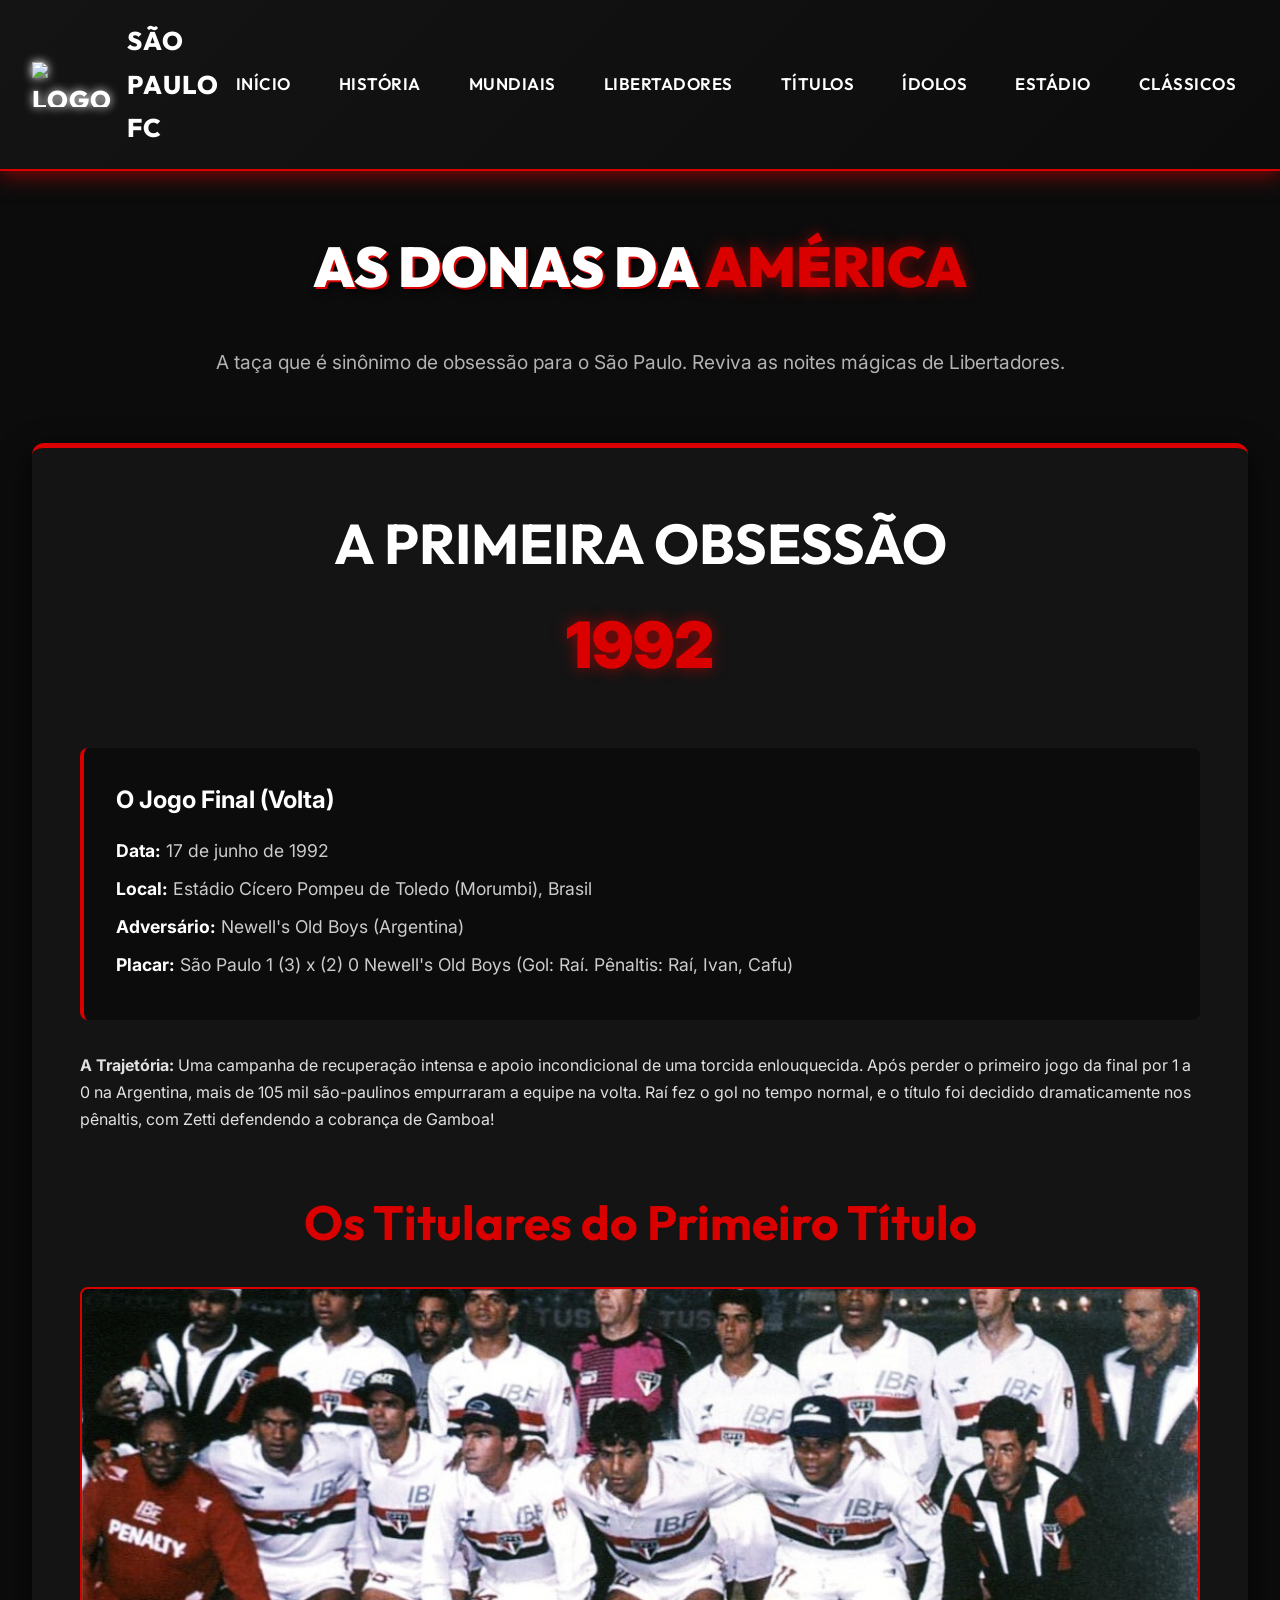
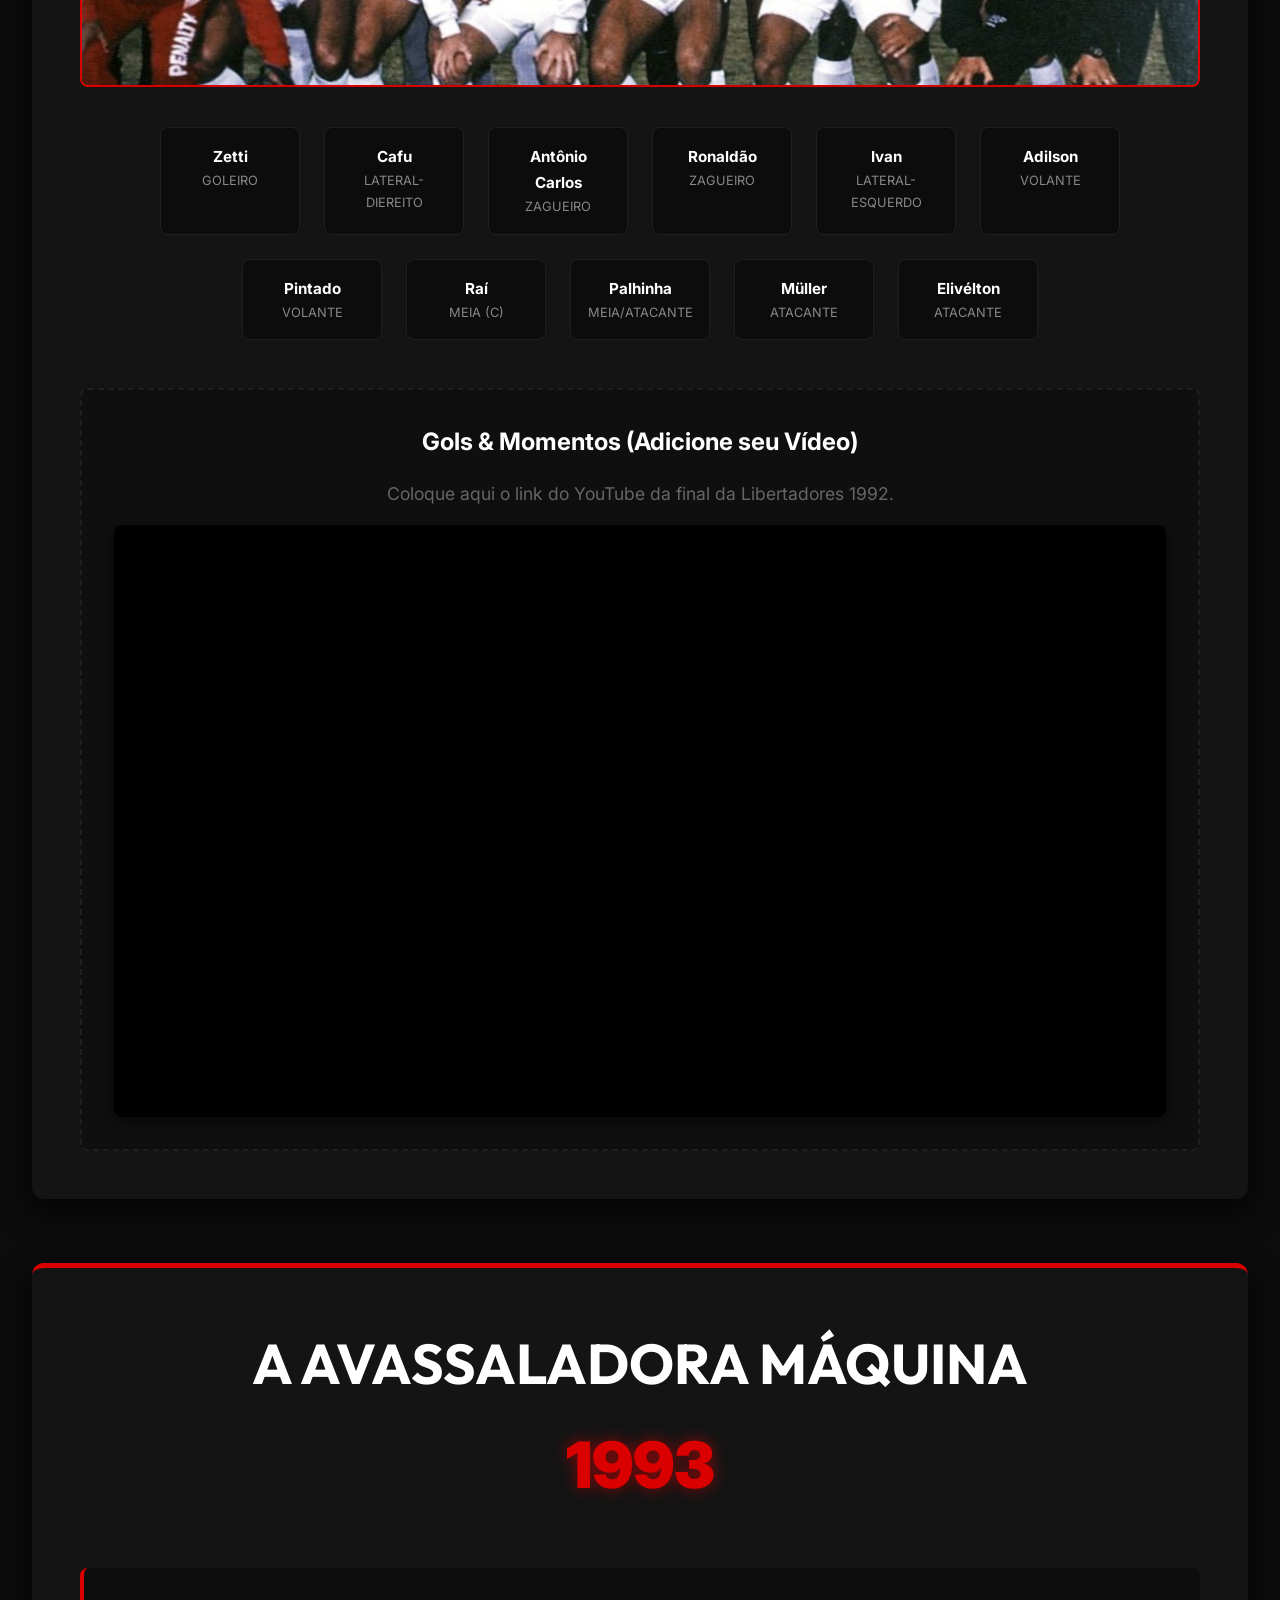
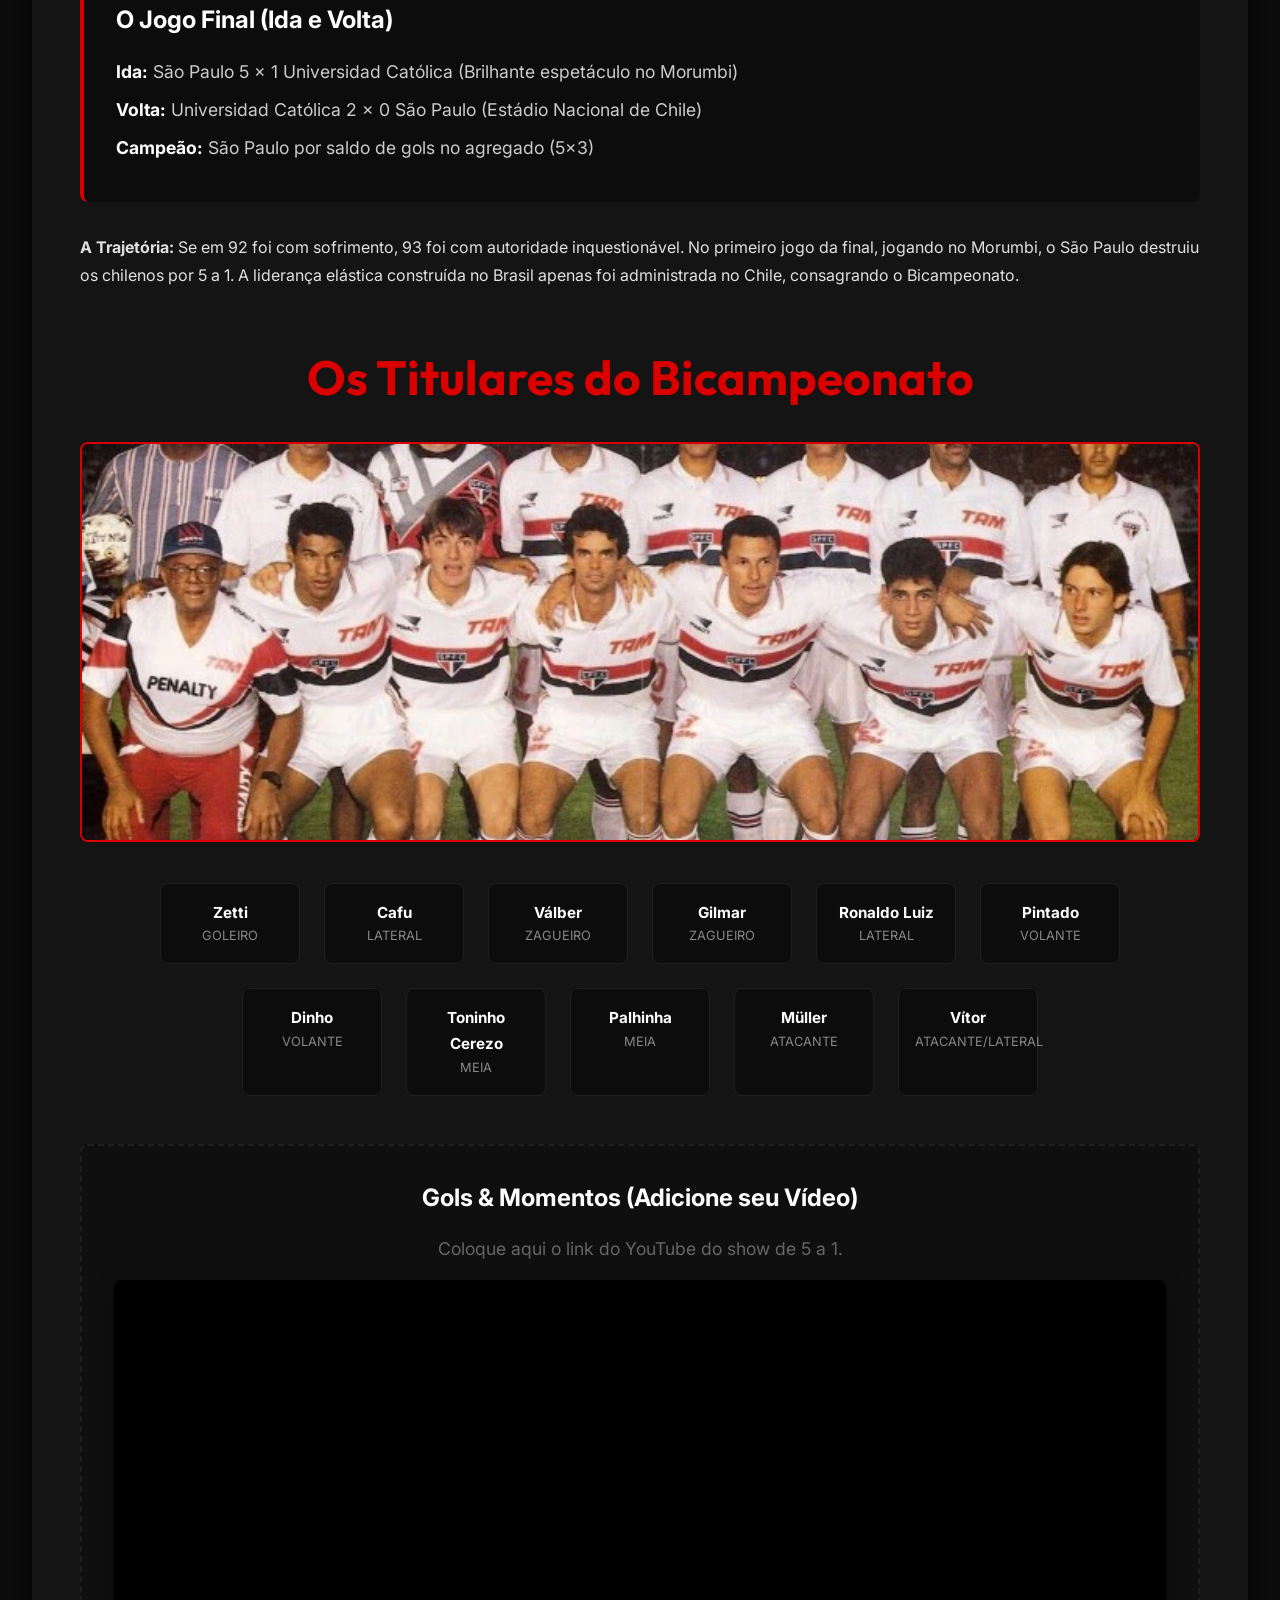
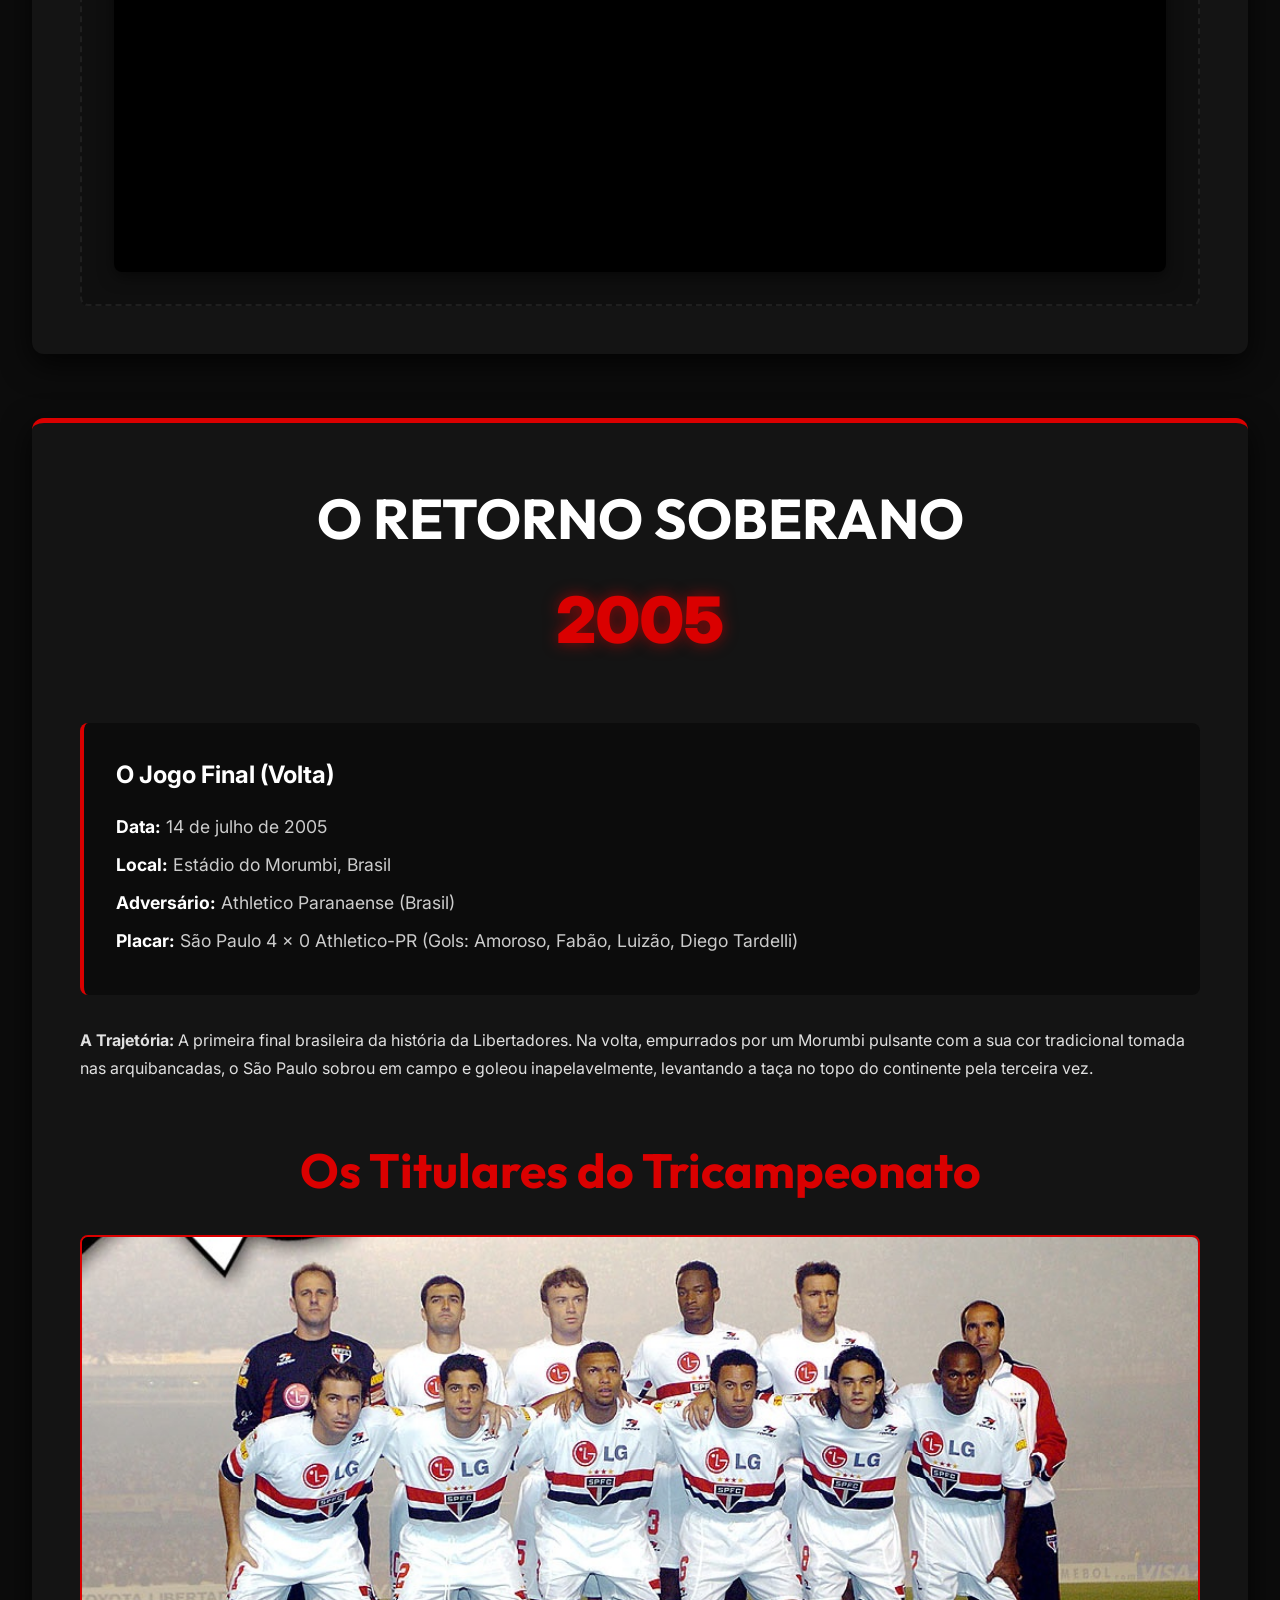
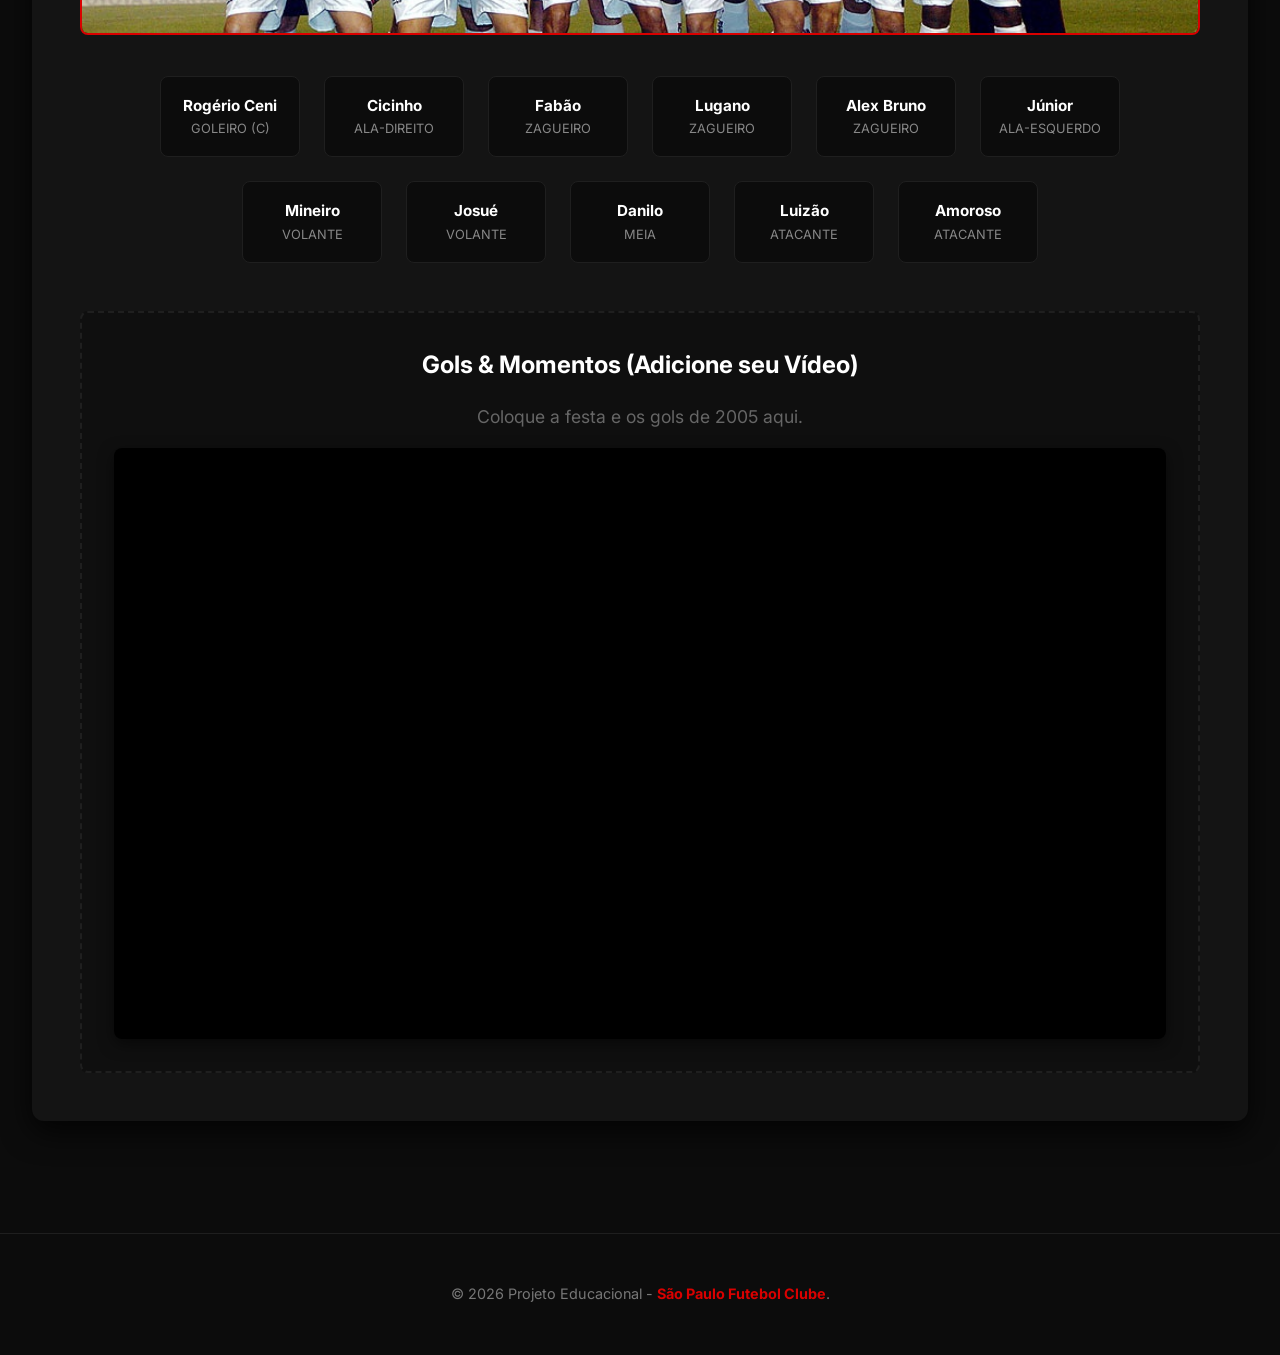
==== commit 618e0cba: "teste" ====
--- a/libertadores.html
+++ b/libertadores.html
@@ -104,7 +104,7 @@
 
             <div class="lineup-container">
                 <h4>Os Titulares do Bicampeonato</h4>
-                <img class="galeria-usuario" src="https://images.unsplash.com/photo-1508344928928-7165b67de128?auto=format&fit=crop&q=80&w=800" alt="Foto da equipe 1993" style="width: 100%; max-height: 400px; object-fit: cover; border-radius: 8px; border: 2px solid var(--spfc-red); margin-bottom: 2rem;">
+                <img class="galeria-usuario" src="img/libertadores 1993.png" alt="Foto da equipe 1993" style="width: 100%; max-height: 400px; object-fit: cover; border-radius: 8px; border: 2px solid var(--spfc-red); margin-bottom: 2rem;">
                 
                 <div class="lineup-grid">
                     <div class="player-card"><div class="name">Zetti</div><div class="position">Goleiro</div></div>
@@ -152,7 +152,7 @@
 
             <div class="lineup-container">
                 <h4>Os Titulares do Tricampeonato</h4>
-                <img class="galeria-usuario" src="https://images.unsplash.com/photo-1517466787929-bc90951d0974?auto=format&fit=crop&q=80&w=800" alt="Foto da equipe 2005" style="width: 100%; max-height: 400px; object-fit: cover; border-radius: 8px; border: 2px solid var(--spfc-red); margin-bottom: 2rem;">
+                <img class="galeria-usuario" src="img/libertadores 2005.jpg" alt="Foto da equipe 2005" style="width: 100%; max-height: 400px; object-fit: cover; border-radius: 8px; border: 2px solid var(--spfc-red); margin-bottom: 2rem;">
                 
                 <div class="lineup-grid">
                     <div class="player-card"><div class="name">Rogério Ceni</div><div class="position">Goleiro (C)</div></div>
